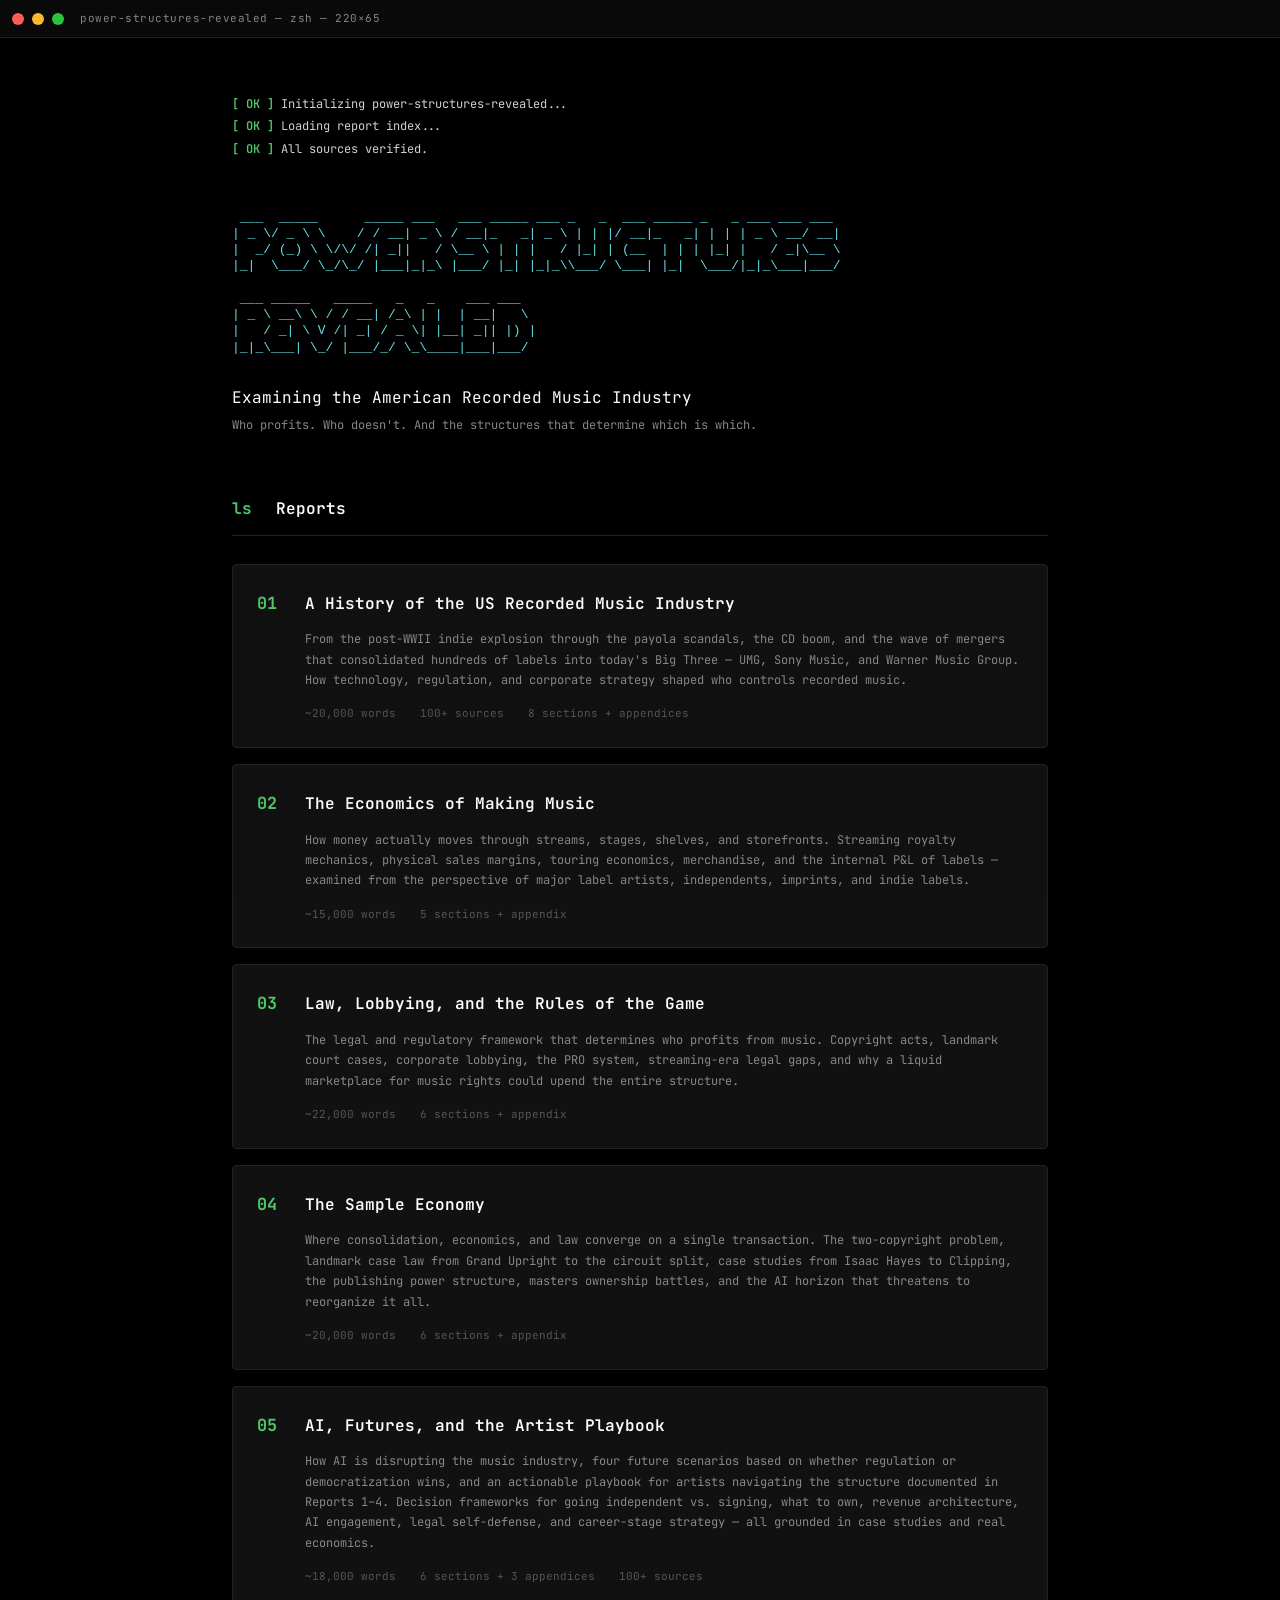
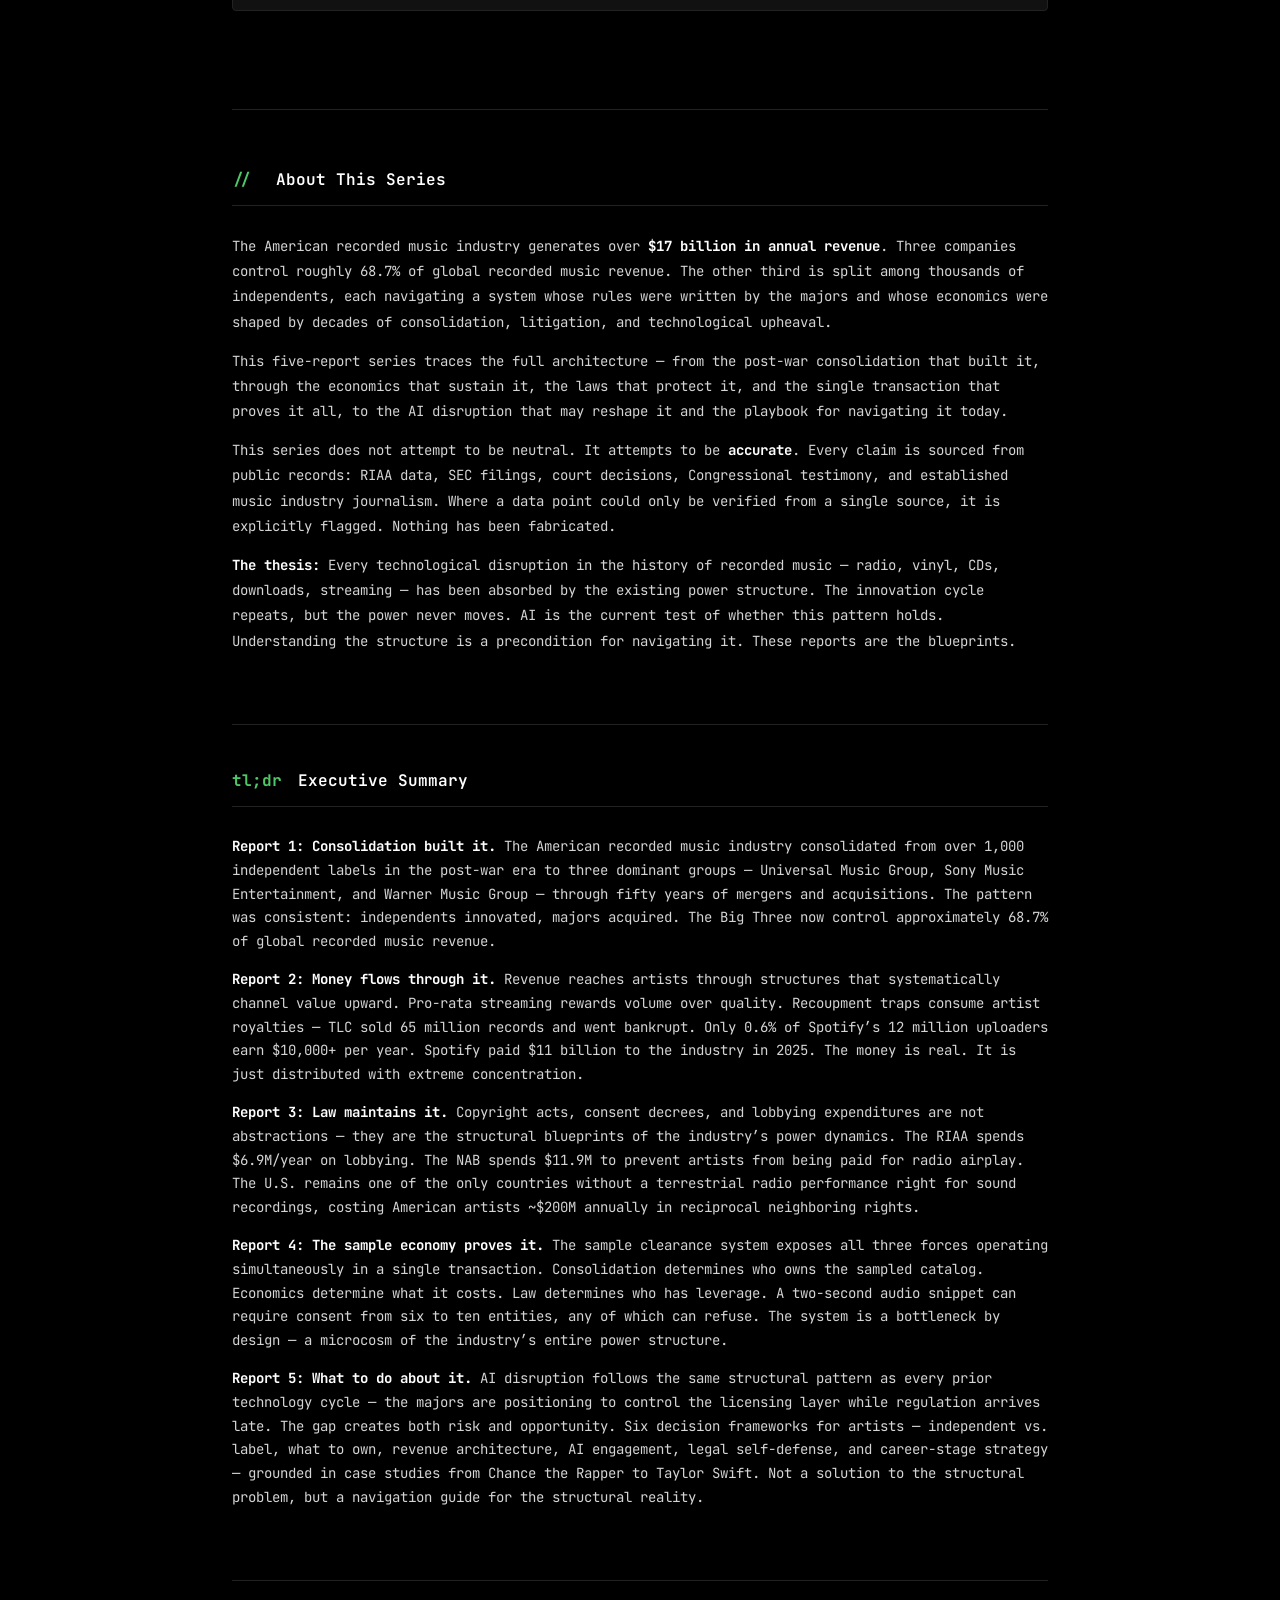
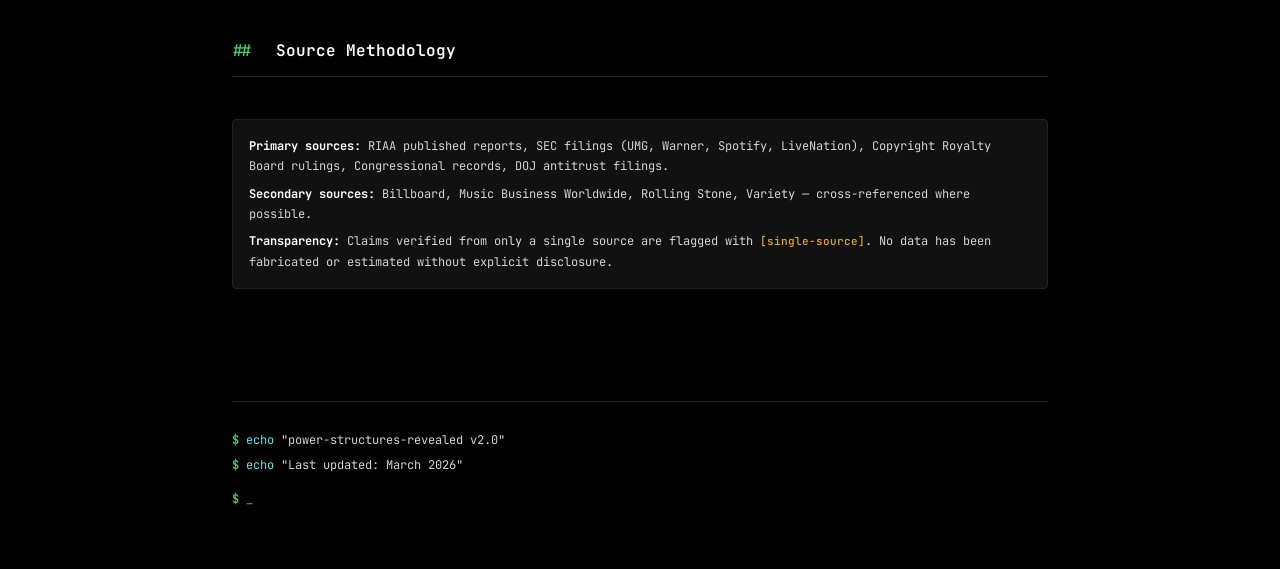
==== docs/index.html @ 4d2b13a0 "Move report cards above executive summary on index page Reports are now the first thing visitors see" ====
<!DOCTYPE html>
<html lang="en">
<head>
  <meta charset="UTF-8">
  <meta name="viewport" content="width=device-width, initial-scale=1.0">
  <title>Power Structures Revealed</title>
  <link rel="preconnect" href="https://fonts.googleapis.com">
  <link rel="preconnect" href="https://fonts.gstatic.com" crossorigin>
  <link href="https://fonts.googleapis.com/css2?family=JetBrains+Mono:wght@300;400;500;600;700&family=IBM+Plex+Mono:wght@300;400;500;600;700&display=swap" rel="stylesheet">
  <link rel="stylesheet" href="style.css">
  <style>
    /* Landing page specific styles */
    .landing-content {
      margin: 0 auto;
      max-width: var(--content-max-width);
      padding: 2rem 3rem;
    }

    .landing-intro {
      margin-bottom: 3rem;
    }

    .landing-intro p {
      margin-bottom: 1rem;
      line-height: 1.8;
    }

    .report-cards {
      display: grid;
      gap: 16px;
      margin: 2rem 0 3rem;
    }

    .report-card {
      background: var(--bg-card);
      border: 1px solid var(--border);
      border-radius: 4px;
      padding: 24px;
      text-decoration: none;
      color: var(--text);
      transition: all 0.2s ease;
      display: block;
    }

    .report-card:hover {
      border-color: var(--border-active);
      background: var(--bg-elevated);
      transform: translateY(-1px);
    }

    .report-card-header {
      display: flex;
      align-items: baseline;
      gap: 12px;
      margin-bottom: 12px;
    }

    .report-card-number {
      color: var(--green);
      font-size: 1.2rem;
      font-weight: 700;
      min-width: 36px;
    }

    .report-card-title {
      color: var(--text-bright);
      font-size: var(--font-size-lg);
      font-weight: 600;
    }

    .report-card-desc {
      font-size: var(--font-size-sm);
      color: var(--text-dim);
      line-height: 1.7;
      padding-left: 48px;
    }

    .report-card-meta {
      display: flex;
      gap: 24px;
      margin-top: 12px;
      padding-left: 48px;
      font-size: var(--font-size-xs);
      color: var(--text-muted);
    }

    .report-card-arrow {
      color: var(--cyan);
      margin-left: auto;
      font-size: var(--font-size-lg);
      opacity: 0;
      transition: opacity 0.2s ease;
    }

    .report-card:hover .report-card-arrow {
      opacity: 1;
    }

    .report-card:hover .report-card-title {
      color: var(--cyan);
    }

    .landing-methodology {
      margin-top: 3rem;
      padding: 16px;
      background: var(--bg-card);
      border: 1px solid var(--border);
      border-radius: 4px;
      font-size: var(--font-size-sm);
    }

    .landing-methodology p {
      margin-bottom: 0.5rem;
    }

    .landing-methodology p:last-child {
      margin-bottom: 0;
    }

    @media (max-width: 900px) {
      .landing-content {
        padding: 2rem 1.5rem;
        padding-top: 3rem;
      }
    }

    @media (max-width: 500px) {
      .landing-content {
        padding: 1.5rem 1rem;
        padding-top: 3rem;
      }

      .report-card-desc,
      .report-card-meta {
        padding-left: 0;
      }
    }
  </style>
</head>
<body>
  <div class="scanlines"></div>

  <div class="terminal-wrapper">
    <div class="terminal-bar">
      <div class="terminal-buttons">
        <span class="btn-close"></span>
        <span class="btn-minimize"></span>
        <span class="btn-maximize"></span>
      </div>
      <div class="terminal-title">power-structures-revealed — zsh — 220×65</div>
    </div>

    <div class="terminal-body">
      <main class="landing-content">

        <!-- HERO -->
        <section class="hero-section" id="hero">
          <div class="boot-sequence">
            <div class="boot-line"><span class="boot-ok">[  OK  ]</span> Initializing power-structures-revealed...</div>
            <div class="boot-line"><span class="boot-ok">[  OK  ]</span> Loading report index...</div>
            <div class="boot-line"><span class="boot-ok">[  OK  ]</span> All sources verified.</div>
            <div class="boot-line">&nbsp;</div>
          </div>
          <pre class="ascii-title"> ___  _____      _____ ___   ___ _____ ___ _   _  ___ _____ _   _ ___ ___ ___
| _ \/ _ \ \    / / __| _ \ / __|_   _| _ \ | | |/ __|_   _| | | | _ \ __/ __|
|  _/ (_) \ \/\/ /| _||   / \__ \ | | |   / |_| | (__  | | | |_| |   / _|\__ \
|_|  \___/ \_/\_/ |___|_|_\ |___/ |_| |_|_\\___/ \___| |_|  \___/|_|_\___|___/

 ___ _____   _____   _   _    ___ ___
| _ \ __\ \ / / __| /_\ | |  | __|   \
|   / _| \ V /| _| / _ \| |__| _|| |) |
|_|_\___| \_/ |___/_/ \_\____|___|___/ </pre>
          <div class="hero-subtitle">
            <p>Examining the American Recorded Music Industry</p>
            <p class="hero-tagline">Who profits. Who doesn't. And the structures that determine which is which.</p>
          </div>
        </section>

        <!-- REPORT INDEX -->
        <section class="section">
          <div class="section-header">
            <span class="section-number">ls</span>
            <h2>Reports</h2>
          </div>
          <div class="section-body">
            <div class="report-cards">
              <a href="report-01.html" class="report-card">
                <div class="report-card-header">
                  <span class="report-card-number">01</span>
                  <span class="report-card-title">A History of the US Recorded Music Industry</span>
                  <span class="report-card-arrow">→</span>
                </div>
                <p class="report-card-desc">From the post-WWII indie explosion through the payola scandals, the CD boom, and the wave of mergers that consolidated hundreds of labels into today's Big Three — UMG, Sony Music, and Warner Music Group. How technology, regulation, and corporate strategy shaped who controls recorded music.</p>
                <div class="report-card-meta">
                  <span>~20,000 words</span>
                  <span>100+ sources</span>
                  <span>8 sections + appendices</span>
                </div>
              </a>

              <a href="report-02.html" class="report-card">
                <div class="report-card-header">
                  <span class="report-card-number">02</span>
                  <span class="report-card-title">The Economics of Making Music</span>
                  <span class="report-card-arrow">→</span>
                </div>
                <p class="report-card-desc">How money actually moves through streams, stages, shelves, and storefronts. Streaming royalty mechanics, physical sales margins, touring economics, merchandise, and the internal P&L of labels — examined from the perspective of major label artists, independents, imprints, and indie labels.</p>
                <div class="report-card-meta">
                  <span>~15,000 words</span>
                  <span>5 sections + appendix</span>
                </div>
              </a>
              <a href="report-03.html" class="report-card">
                <div class="report-card-header">
                  <span class="report-card-number">03</span>
                  <span class="report-card-title">Law, Lobbying, and the Rules of the Game</span>
                  <span class="report-card-arrow">→</span>
                </div>
                <p class="report-card-desc">The legal and regulatory framework that determines who profits from music. Copyright acts, landmark court cases, corporate lobbying, the PRO system, streaming-era legal gaps, and why a liquid marketplace for music rights could upend the entire structure.</p>
                <div class="report-card-meta">
                  <span>~22,000 words</span>
                  <span>6 sections + appendix</span>
                </div>
              </a>
              <a href="report-04.html" class="report-card">
                <div class="report-card-header">
                  <span class="report-card-number">04</span>
                  <span class="report-card-title">The Sample Economy</span>
                  <span class="report-card-arrow">&rarr;</span>
                </div>
                <p class="report-card-desc">Where consolidation, economics, and law converge on a single transaction. The two-copyright problem, landmark case law from Grand Upright to the circuit split, case studies from Isaac Hayes to Clipping, the publishing power structure, masters ownership battles, and the AI horizon that threatens to reorganize it all.</p>
                <div class="report-card-meta">
                  <span>~20,000 words</span>
                  <span>6 sections + appendix</span>
                </div>
              </a>

              <a href="report-05.html" class="report-card">
                <div class="report-card-header">
                  <span class="report-card-number">05</span>
                  <span class="report-card-title">AI, Futures, and the Artist Playbook</span>
                  <span class="report-card-arrow">&rarr;</span>
                </div>
                <p class="report-card-desc">How AI is disrupting the music industry, four future scenarios based on whether regulation or democratization wins, and an actionable playbook for artists navigating the structure documented in Reports 1&ndash;4. Decision frameworks for going independent vs. signing, what to own, revenue architecture, AI engagement, legal self-defense, and career-stage strategy &mdash; all grounded in case studies and real economics.</p>
                <div class="report-card-meta">
                  <span>~18,000 words</span>
                  <span>6 sections + 3 appendices</span>
                  <span>100+ sources</span>
                </div>
              </a>
            </div>
          </div>
        </section>

        <!-- ABOUT -->
        <section class="section landing-intro">
          <div class="section-header">
            <span class="section-number">//</span>
            <h2>About This Series</h2>
          </div>
          <div class="section-body">
            <p>The American recorded music industry generates over <strong>$17 billion in annual revenue</strong>. Three companies control roughly 68.7% of global recorded music revenue. The other third is split among thousands of independents, each navigating a system whose rules were written by the majors and whose economics were shaped by decades of consolidation, litigation, and technological upheaval.</p>

            <p>This five-report series traces the full architecture &mdash; from the post-war consolidation that built it, through the economics that sustain it, the laws that protect it, and the single transaction that proves it all, to the AI disruption that may reshape it and the playbook for navigating it today.</p>

            <p>This series does not attempt to be neutral. It attempts to be <strong>accurate</strong>. Every claim is sourced from public records: RIAA data, SEC filings, court decisions, Congressional testimony, and established music industry journalism. Where a data point could only be verified from a single source, it is explicitly flagged. Nothing has been fabricated.</p>

            <p><strong>The thesis:</strong> Every technological disruption in the history of recorded music &mdash; radio, vinyl, CDs, downloads, streaming &mdash; has been absorbed by the existing power structure. The innovation cycle repeats, but the power never moves. AI is the current test of whether this pattern holds. Understanding the structure is a precondition for navigating it. These reports are the blueprints.</p>
          </div>
        </section>

        <!-- EXECUTIVE SUMMARY -->
        <section class="section">
          <div class="section-header">
            <span class="section-number">tl;dr</span>
            <h2>Executive Summary</h2>
          </div>
          <div class="section-body">
            <p><strong>Report 1: Consolidation built it.</strong> The American recorded music industry consolidated from over 1,000 independent labels in the post-war era to three dominant groups &mdash; Universal Music Group, Sony Music Entertainment, and Warner Music Group &mdash; through fifty years of mergers and acquisitions. The pattern was consistent: independents innovated, majors acquired. The Big Three now control approximately 68.7% of global recorded music revenue.</p>

            <p><strong>Report 2: Money flows through it.</strong> Revenue reaches artists through structures that systematically channel value upward. Pro-rata streaming rewards volume over quality. Recoupment traps consume artist royalties &mdash; TLC sold 65 million records and went bankrupt. Only 0.6% of Spotify&rsquo;s 12 million uploaders earn $10,000+ per year. Spotify paid $11 billion to the industry in 2025. The money is real. It is just distributed with extreme concentration.</p>

            <p><strong>Report 3: Law maintains it.</strong> Copyright acts, consent decrees, and lobbying expenditures are not abstractions &mdash; they are the structural blueprints of the industry&rsquo;s power dynamics. The RIAA spends $6.9M/year on lobbying. The NAB spends $11.9M to prevent artists from being paid for radio airplay. The U.S. remains one of the only countries without a terrestrial radio performance right for sound recordings, costing American artists ~$200M annually in reciprocal neighboring rights.</p>

            <p><strong>Report 4: The sample economy proves it.</strong> The sample clearance system exposes all three forces operating simultaneously in a single transaction. Consolidation determines who owns the sampled catalog. Economics determine what it costs. Law determines who has leverage. A two-second audio snippet can require consent from six to ten entities, any of which can refuse. The system is a bottleneck by design &mdash; a microcosm of the industry&rsquo;s entire power structure.</p>

            <p><strong>Report 5: What to do about it.</strong> AI disruption follows the same structural pattern as every prior technology cycle &mdash; the majors are positioning to control the licensing layer while regulation arrives late. The gap creates both risk and opportunity. Six decision frameworks for artists &mdash; independent vs. label, what to own, revenue architecture, AI engagement, legal self-defense, and career-stage strategy &mdash; grounded in case studies from Chance the Rapper to Taylor Swift. Not a solution to the structural problem, but a navigation guide for the structural reality.</p>
          </div>
        </section>

        <!-- METHODOLOGY -->
        <section class="section">
          <div class="section-header">
            <span class="section-number">##</span>
            <h2>Source Methodology</h2>
          </div>
          <div class="section-body">
            <div class="landing-methodology">
              <p><strong>Primary sources:</strong> RIAA published reports, SEC filings (UMG, Warner, Spotify, LiveNation), Copyright Royalty Board rulings, Congressional records, DOJ antitrust filings.</p>
              <p><strong>Secondary sources:</strong> Billboard, Music Business Worldwide, Rolling Stone, Variety — cross-referenced where possible.</p>
              <p><strong>Transparency:</strong> Claims verified from only a single source are flagged with <span class="flag">[single-source]</span>. No data has been fabricated or estimated without explicit disclosure.</p>
            </div>
          </div>
        </section>

        <!-- FOOTER -->
        <footer class="site-footer">
          <div class="footer-line">
            <span class="prompt">$</span> <span class="cmd">echo</span> "power-structures-revealed v2.0"
          </div>
          <div class="footer-line">
            <span class="prompt">$</span> <span class="cmd">echo</span> "Last updated: March 2026"
          </div>
          <div class="footer-line footer-dim">
            <span class="prompt">$</span> <span class="cursor-blink">_</span>
          </div>
        </footer>

      </main>
    </div>
  </div>

</body>
</html>
---- docs/style.css ----
/* ===========================
   THE STRUCTURE OF POWER
   CLI-Aesthetic Report Site
   =========================== */

:root {
  --bg: #000000;
  --bg-elevated: #0a0a0a;
  --bg-card: #111111;
  --bg-sidebar: #050505;
  --border: #222222;
  --border-active: #444444;

  --text: #d4d4d4;
  --text-dim: #888888;
  --text-bright: #ffffff;
  --text-muted: #555555;

  --green: #4ec968;
  --green-dim: #0d1f0d;
  --red: #ff6b6b;
  --red-dim: #1f0d0d;
  --blue: #6cb6ff;
  --blue-dim: #0d0d1f;
  --yellow: #e0a832;
  --yellow-dim: #1f1a0d;
  --cyan: #66e0e8;
  --purple: #c49bff;
  --orange: #f5994e;

  --umg: #6cb6ff;
  --sony: #ff6b6b;
  --wmg: #e0a832;

  --font-mono: 'JetBrains Mono', 'IBM Plex Mono', 'Fira Code', 'Cascadia Code', monospace;
  --font-size-base: 14px;
  --font-size-sm: 12px;
  --font-size-xs: 11px;
  --font-size-lg: 16px;

  --sidebar-width: 280px;
  --content-max-width: 900px;
  --section-spacing: 4rem;
}

/* Reset */
*, *::before, *::after { box-sizing: border-box; margin: 0; padding: 0; }

html {
  font-size: var(--font-size-base);
  scroll-behavior: smooth;
  -webkit-font-smoothing: antialiased;
  scroll-padding-top: 60px;
}

body {
  font-family: var(--font-mono);
  background: var(--bg);
  color: var(--text);
  line-height: 1.7;
  overflow-x: hidden;
}

/* Scanlines */
.scanlines {
  position: fixed;
  top: 0;
  left: 0;
  width: 100%;
  height: 100%;
  pointer-events: none;
  z-index: 9999;
  background: repeating-linear-gradient(
    0deg,
    transparent,
    transparent 2px,
    rgba(0, 0, 0, 0.03) 2px,
    rgba(0, 0, 0, 0.03) 4px
  );
}

/* Terminal Chrome */
.terminal-wrapper {
  display: flex;
  flex-direction: column;
  min-height: 100vh;
}

.terminal-bar {
  position: fixed;
  top: 0;
  left: 0;
  right: 0;
  z-index: 100;
  display: flex;
  align-items: center;
  height: 38px;
  background: #0a0a0a;
  border-bottom: 1px solid var(--border);
  padding: 0 12px;
}

.terminal-buttons {
  display: flex;
  gap: 8px;
  margin-right: 16px;
}

.terminal-buttons span {
  width: 12px;
  height: 12px;
  border-radius: 50%;
}

.btn-close { background: #ff5f57; }
.btn-minimize { background: #febc2e; }
.btn-maximize { background: #28c840; }

.terminal-title {
  color: var(--text-dim);
  font-size: var(--font-size-xs);
  letter-spacing: 0.5px;
}

.terminal-body {
  display: flex;
  margin-top: 38px;
  min-height: calc(100vh - 38px);
}

/* Sidebar */
.sidebar {
  position: fixed;
  top: 38px;
  left: 0;
  bottom: 0;
  width: var(--sidebar-width);
  background: var(--bg-sidebar);
  border-right: 1px solid var(--border);
  display: flex;
  flex-direction: column;
  overflow-y: auto;
  z-index: 50;
  transition: transform 0.3s ease;
}

.sidebar-header {
  padding: 16px 16px 12px;
  border-bottom: 1px solid var(--border);
  font-size: var(--font-size-sm);
}

.toc-content {
  flex: 1;
  padding: 8px 0;
  overflow-y: auto;
}

.toc-group {
  margin-bottom: 4px;
}

.toc-group-label {
  padding: 12px 16px 4px;
  font-size: var(--font-size-xs);
  color: var(--text-muted);
  letter-spacing: 1px;
  text-transform: uppercase;
}

.toc-link {
  display: flex;
  align-items: baseline;
  gap: 10px;
  padding: 6px 16px;
  color: var(--text-dim);
  text-decoration: none;
  font-size: var(--font-size-sm);
  transition: all 0.15s ease;
  border-left: 2px solid transparent;
}

.toc-link:hover {
  color: var(--text-bright);
  background: rgba(255, 255, 255, 0.03);
  border-left-color: var(--border-active);
}

.toc-link.active {
  color: var(--green);
  background: var(--green-dim);
  border-left-color: var(--green);
}

.toc-marker {
  color: var(--text-muted);
  font-size: var(--font-size-xs);
  min-width: 16px;
}

.toc-link.active .toc-marker {
  color: var(--green);
}

/* Series navigation — cross-page links (not managed by scroll JS) */
.series-link {
  display: flex;
  align-items: baseline;
  gap: 10px;
  padding: 6px 16px;
  color: var(--text-dim);
  text-decoration: none;
  font-size: var(--font-size-sm);
  transition: all 0.15s ease;
  border-left: 2px solid transparent;
}

.series-link:hover {
  color: var(--text-bright);
  background: rgba(255, 255, 255, 0.03);
  border-left-color: var(--border-active);
}

.series-link .toc-marker {
  color: var(--text-muted);
  font-size: var(--font-size-xs);
  min-width: 16px;
}

.series-link.series-current {
  color: var(--cyan);
  background: var(--blue-dim);
  border-left-color: var(--cyan);
  font-weight: 600;
}

.series-link.series-current .toc-marker {
  color: var(--cyan);
}

.sidebar-footer {
  padding: 12px 16px;
  border-top: 1px solid var(--border);
}

.sidebar-meta {
  font-size: var(--font-size-xs);
  line-height: 1.8;
}

.output {
  color: var(--text-dim);
  padding-left: 20px;
}

/* Mobile TOC Toggle */
.mobile-toc-toggle {
  display: none;
  position: fixed;
  top: 46px;
  left: 12px;
  z-index: 60;
  width: 36px;
  height: 36px;
  background: var(--bg-card);
  border: 1px solid var(--border);
  border-radius: 6px;
  cursor: pointer;
  align-items: center;
  justify-content: center;
}

.hamburger {
  display: block;
  width: 18px;
  height: 2px;
  background: var(--text-dim);
  position: relative;
}

.hamburger::before,
.hamburger::after {
  content: '';
  position: absolute;
  width: 18px;
  height: 2px;
  background: var(--text-dim);
  left: 0;
}

.hamburger::before { top: -6px; }
.hamburger::after { top: 6px; }

/* Main Content */
.content {
  margin-left: var(--sidebar-width);
  flex: 1;
  min-width: 0;
  padding: 2rem 3rem;
  max-width: calc(var(--content-max-width) + var(--sidebar-width) + 6rem);
}

/* Prompt styling */
.prompt {
  color: var(--green);
  font-weight: 600;
}

.cmd {
  color: var(--cyan);
}

/* Cursor blink */
.cursor-blink {
  animation: blink 1s step-end infinite;
  color: var(--green);
}

@keyframes blink {
  0%, 100% { opacity: 1; }
  50% { opacity: 0; }
}

/* Hero Section */
.hero-section {
  padding-top: 2rem;
  padding-bottom: var(--section-spacing);
}

.boot-sequence {
  margin-bottom: 2rem;
  font-size: var(--font-size-sm);
}

.boot-line {
  margin-bottom: 2px;
  opacity: 0;
  animation: bootFade 0.3s ease forwards;
}

.boot-line:nth-child(1) { animation-delay: 0.2s; }
.boot-line:nth-child(2) { animation-delay: 0.5s; }
.boot-line:nth-child(3) { animation-delay: 0.8s; }
.boot-line:nth-child(4) { animation-delay: 1.1s; }
.boot-line:nth-child(5) { animation-delay: 1.4s; }

@keyframes bootFade {
  to { opacity: 1; }
}

.boot-ok {
  color: var(--green);
  font-weight: 600;
}

.ascii-title {
  color: var(--cyan);
  font-size: 13px;
  line-height: 1.25;
  font-weight: 500;
  margin-bottom: 2rem;
  overflow-x: auto;
  opacity: 0;
  animation: bootFade 0.5s ease forwards;
  animation-delay: 1.6s;
}

.hero-subtitle {
  opacity: 0;
  animation: bootFade 0.5s ease forwards;
  animation-delay: 2s;
}

.hero-subtitle p {
  font-size: var(--font-size-lg);
  color: var(--text-bright);
  margin-bottom: 4px;
}

.hero-tagline {
  font-size: var(--font-size-sm) !important;
  color: var(--text-dim) !important;
}

.hero-meta {
  margin-top: 2rem;
  padding: 16px;
  background: var(--bg-card);
  border: 1px solid var(--border);
  border-radius: 4px;
  opacity: 0;
  animation: bootFade 0.5s ease forwards;
  animation-delay: 2.3s;
}

.meta-row {
  display: flex;
  gap: 12px;
  font-size: var(--font-size-sm);
  margin-bottom: 4px;
}

.meta-label {
  color: var(--yellow);
  min-width: 120px;
}

.meta-value {
  color: var(--text);
}

.scroll-prompt {
  margin-top: 2rem;
  font-size: var(--font-size-sm);
  opacity: 0;
  animation: bootFade 0.5s ease forwards;
  animation-delay: 2.6s;
}

/* Sections */
.section {
  padding-bottom: var(--section-spacing);
  border-bottom: 1px solid var(--border);
  margin-bottom: var(--section-spacing);
}

.section:last-of-type {
  border-bottom: none;
}

.section-header {
  display: flex;
  align-items: baseline;
  gap: 16px;
  margin-bottom: 2rem;
  padding-bottom: 12px;
  border-bottom: 1px solid var(--border);
}

.section-number {
  color: var(--green);
  font-size: var(--font-size-lg);
  font-weight: 700;
  min-width: 28px;
}

.section-header h2 {
  color: var(--text-bright);
  font-size: var(--font-size-lg);
  font-weight: 600;
  line-height: 1.4;
}

.date-range {
  color: var(--text-dim);
  font-weight: 400;
  font-size: var(--font-size-sm);
}

.section-body h3 {
  color: var(--cyan);
  font-size: var(--font-size-base);
  font-weight: 600;
  margin-top: 2rem;
  margin-bottom: 0.75rem;
  padding-left: 8px;
  border-left: 2px solid var(--cyan);
}

.section-body h3:first-child {
  margin-top: 0;
}

.section-body h4 {
  color: var(--text-bright);
  font-size: var(--font-size-sm);
  font-weight: 600;
  margin-top: 1.5rem;
  margin-bottom: 0.5rem;
}

.section-body p {
  margin-bottom: 1rem;
}

.section-body ul, .section-body ol {
  margin-bottom: 1rem;
  padding-left: 1.5rem;
}

.section-body li {
  margin-bottom: 0.5rem;
}

.section-body strong {
  color: var(--text-bright);
}

.section-body a {
  color: var(--blue);
  text-decoration: none;
}

.section-body a:hover {
  text-decoration: underline;
}

/* Citations */
cite {
  display: block;
  font-style: normal;
  font-size: var(--font-size-xs);
  color: var(--text-muted);
  margin-top: 0.5rem;
  margin-bottom: 1rem;
  padding-left: 8px;
  border-left: 1px solid var(--border);
}

/* Callouts */
.callout {
  padding: 12px 16px;
  background: var(--blue-dim);
  border: 1px solid rgba(88, 166, 255, 0.2);
  border-radius: 4px;
  margin-bottom: 1.5rem;
  font-size: var(--font-size-sm);
}

.callout-axiom {
  background: var(--green-dim);
  border-color: rgba(63, 185, 80, 0.2);
}

.callout-note {
  background: var(--yellow-dim);
  border-color: rgba(210, 153, 34, 0.2);
}

/* Flag for single-source */
.flag {
  color: var(--yellow);
  font-size: var(--font-size-xs);
  font-weight: 500;
}

/* Label Cards */
.label-card {
  background: var(--bg-card);
  border: 1px solid var(--border);
  border-radius: 4px;
  padding: 16px;
  margin-bottom: 12px;
}

.label-header {
  display: flex;
  justify-content: space-between;
  align-items: baseline;
  margin-bottom: 8px;
  flex-wrap: wrap;
  gap: 8px;
}

.label-name {
  color: var(--text-bright);
  font-weight: 700;
  font-size: var(--font-size-base);
}

.label-meta {
  color: var(--text-muted);
  font-size: var(--font-size-xs);
}

.label-card p {
  font-size: var(--font-size-sm);
  margin-bottom: 0;
}

.label-card cite {
  margin-top: 8px;
}

/* Color labels */
.umg-color { color: var(--umg) !important; }
.sony-color { color: var(--sony) !important; }
.wmg-color { color: var(--wmg) !important; }

.label-group-header {
  font-weight: 700 !important;
  border-left: none !important;
  padding-left: 0 !important;
  margin-top: 2rem !important;
}

/* Tables */
.data-table-wrapper {
  overflow-x: auto;
  margin-bottom: 1.5rem;
}

.data-table {
  width: 100%;
  border-collapse: collapse;
  font-size: var(--font-size-sm);
}

.data-table caption {
  text-align: left;
  color: var(--text-dim);
  font-size: var(--font-size-xs);
  margin-bottom: 8px;
  letter-spacing: 0.5px;
}

.data-table th {
  text-align: left;
  color: var(--cyan);
  font-weight: 600;
  padding: 8px 12px;
  border-bottom: 2px solid var(--border);
  font-size: var(--font-size-xs);
  letter-spacing: 0.5px;
  text-transform: uppercase;
  white-space: nowrap;
}

.data-table td {
  padding: 6px 12px;
  border-bottom: 1px solid var(--border);
  vertical-align: top;
}

.data-table tr:hover {
  background: rgba(255, 255, 255, 0.02);
}

.data-table.compact td {
  padding: 4px 12px;
  font-size: var(--font-size-xs);
}

.row-highlight {
  background: var(--red-dim) !important;
}

.row-highlight td {
  color: var(--text-bright);
}

/* Stat Grid */
.stat-grid {
  display: grid;
  grid-template-columns: repeat(auto-fit, minmax(180px, 1fr));
  gap: 12px;
  margin: 1.5rem 0;
}

.stat-card {
  background: var(--bg-card);
  border: 1px solid var(--border);
  border-radius: 4px;
  padding: 16px;
  text-align: center;
}

.stat-number {
  font-size: 1.5rem;
  font-weight: 700;
  color: var(--text-bright);
  margin-bottom: 4px;
}

.stat-positive .stat-number {
  color: var(--green);
}

.stat-label {
  font-size: var(--font-size-xs);
  color: var(--text-dim);
  line-height: 1.4;
}

/* Timeline */
.timeline {
  position: relative;
  padding-left: 24px;
  margin: 1.5rem 0;
  border-left: 2px solid var(--border);
}

.timeline-item {
  position: relative;
  padding: 0 0 20px 20px;
}

.timeline-item::before {
  content: '';
  position: absolute;
  left: -7px;
  top: 4px;
  width: 10px;
  height: 10px;
  border-radius: 50%;
  background: var(--bg);
  border: 2px solid var(--text-muted);
}

.timeline-major::before {
  border-color: var(--green);
  background: var(--green);
  box-shadow: 0 0 8px rgba(63, 185, 80, 0.4);
}

.timeline-date {
  font-size: var(--font-size-xs);
  color: var(--yellow);
  font-weight: 600;
  margin-bottom: 2px;
}

.timeline-content {
  font-size: var(--font-size-sm);
  color: var(--text);
}

.highlight {
  color: var(--green);
  font-weight: 700;
}

/* Comparison Boxes */
.comparison-box {
  display: grid;
  grid-template-columns: 1fr 1fr;
  gap: 12px;
  margin: 1.5rem 0;
}

.comparison-col {
  background: var(--bg-card);
  border: 1px solid var(--border);
  border-radius: 4px;
  padding: 16px;
}

.comparison-header {
  font-weight: 700;
  font-size: var(--font-size-sm);
  color: var(--text-bright);
  margin-bottom: 8px;
  padding-bottom: 6px;
  border-bottom: 1px solid var(--border);
}

.comparison-positive {
  color: var(--green) !important;
  border-bottom-color: rgba(63, 185, 80, 0.3) !important;
}

.comparison-negative {
  color: var(--red) !important;
  border-bottom-color: rgba(248, 81, 73, 0.3) !important;
}

.comparison-col p,
.comparison-col ul {
  font-size: var(--font-size-sm);
}

.comparison-col li {
  margin-bottom: 4px;
}

/* Code Blocks */
.code-block {
  background: var(--bg-card);
  border: 1px solid var(--border);
  border-radius: 4px;
  margin: 1.5rem 0;
  overflow-x: auto;
}

.code-header {
  padding: 6px 12px;
  font-size: var(--font-size-xs);
  color: var(--text-muted);
  border-bottom: 1px solid var(--border);
  background: rgba(255, 255, 255, 0.02);
}

.code-block pre {
  padding: 16px;
  font-size: var(--font-size-sm);
  line-height: 1.6;
  color: var(--text);
  margin: 0;
  white-space: pre;
}

.mini-code {
  font-size: var(--font-size-xs) !important;
  line-height: 1.8 !important;
  color: var(--text) !important;
  white-space: pre !important;
  font-family: var(--font-mono) !important;
  margin: 0 !important;
  padding: 0 !important;
}

/* Axiom list */
.axiom-list {
  counter-reset: axiom;
  list-style: none;
  padding-left: 0;
}

.axiom-list li {
  padding: 12px 16px;
  background: var(--bg-card);
  border: 1px solid var(--border);
  border-radius: 4px;
  margin-bottom: 8px;
  font-size: var(--font-size-sm);
}

.axiom-list li::before {
  counter-increment: axiom;
  content: counter(axiom) ".";
  color: var(--green);
  font-weight: 700;
  margin-right: 8px;
}

/* Theme Cards */
.theme-card {
  background: var(--bg-card);
  border: 1px solid var(--border);
  border-radius: 4px;
  padding: 20px;
  margin-bottom: 16px;
}

.theme-card h3 {
  margin-top: 0 !important;
  padding-left: 0 !important;
  border-left: none !important;
  color: var(--purple) !important;
}

/* Cycle Diagram */
.cycle-diagram {
  display: flex;
  flex-wrap: wrap;
  align-items: center;
  gap: 4px;
  margin: 1rem 0;
  font-size: var(--font-size-xs);
}

.cycle-step {
  background: var(--bg-elevated);
  border: 1px solid var(--border);
  padding: 6px 12px;
  border-radius: 4px;
  color: var(--text);
}

.cycle-repeat {
  border-color: var(--green);
  color: var(--green);
}

.cycle-arrow {
  color: var(--text-muted);
  font-weight: 700;
}

/* Single Source List */
.single-source-list {
  list-style: none;
  padding-left: 0;
}

.single-source-list li {
  padding: 4px 0;
  font-size: var(--font-size-sm);
}

/* Footer */
.site-footer {
  margin-top: 4rem;
  padding: 2rem 0;
  border-top: 1px solid var(--border);
}

.footer-line {
  font-size: var(--font-size-sm);
  margin-bottom: 4px;
}

.footer-dim {
  margin-top: 1rem;
}

/* Responsive */
@media (max-width: 900px) {
  .sidebar {
    transform: translateX(-100%);
  }

  .sidebar.open {
    transform: translateX(0);
  }

  .mobile-toc-toggle {
    display: flex;
  }

  .content {
    margin-left: 0;
    padding: 2rem 1.5rem;
    padding-top: 3rem;
  }

  .ascii-title {
    font-size: 10px;
  }

  .comparison-box {
    grid-template-columns: 1fr;
  }

  .stat-grid {
    grid-template-columns: 1fr 1fr;
  }

  .terminal-title {
    display: none;
  }
}

@media (max-width: 500px) {
  :root {
    --font-size-base: 13px;
  }

  .ascii-title {
    font-size: 8px;
  }

  .stat-grid {
    grid-template-columns: 1fr;
  }

  .content {
    padding: 1.5rem 1rem;
    padding-top: 3rem;
  }
}

/* Selection */
::selection {
  background: rgba(88, 166, 255, 0.3);
  color: var(--text-bright);
}

/* Scrollbar */
::-webkit-scrollbar {
  width: 8px;
  height: 8px;
}

::-webkit-scrollbar-track {
  background: var(--bg);
}

::-webkit-scrollbar-thumb {
  background: var(--border);
  border-radius: 4px;
}

::-webkit-scrollbar-thumb:hover {
  background: var(--border-active);
}
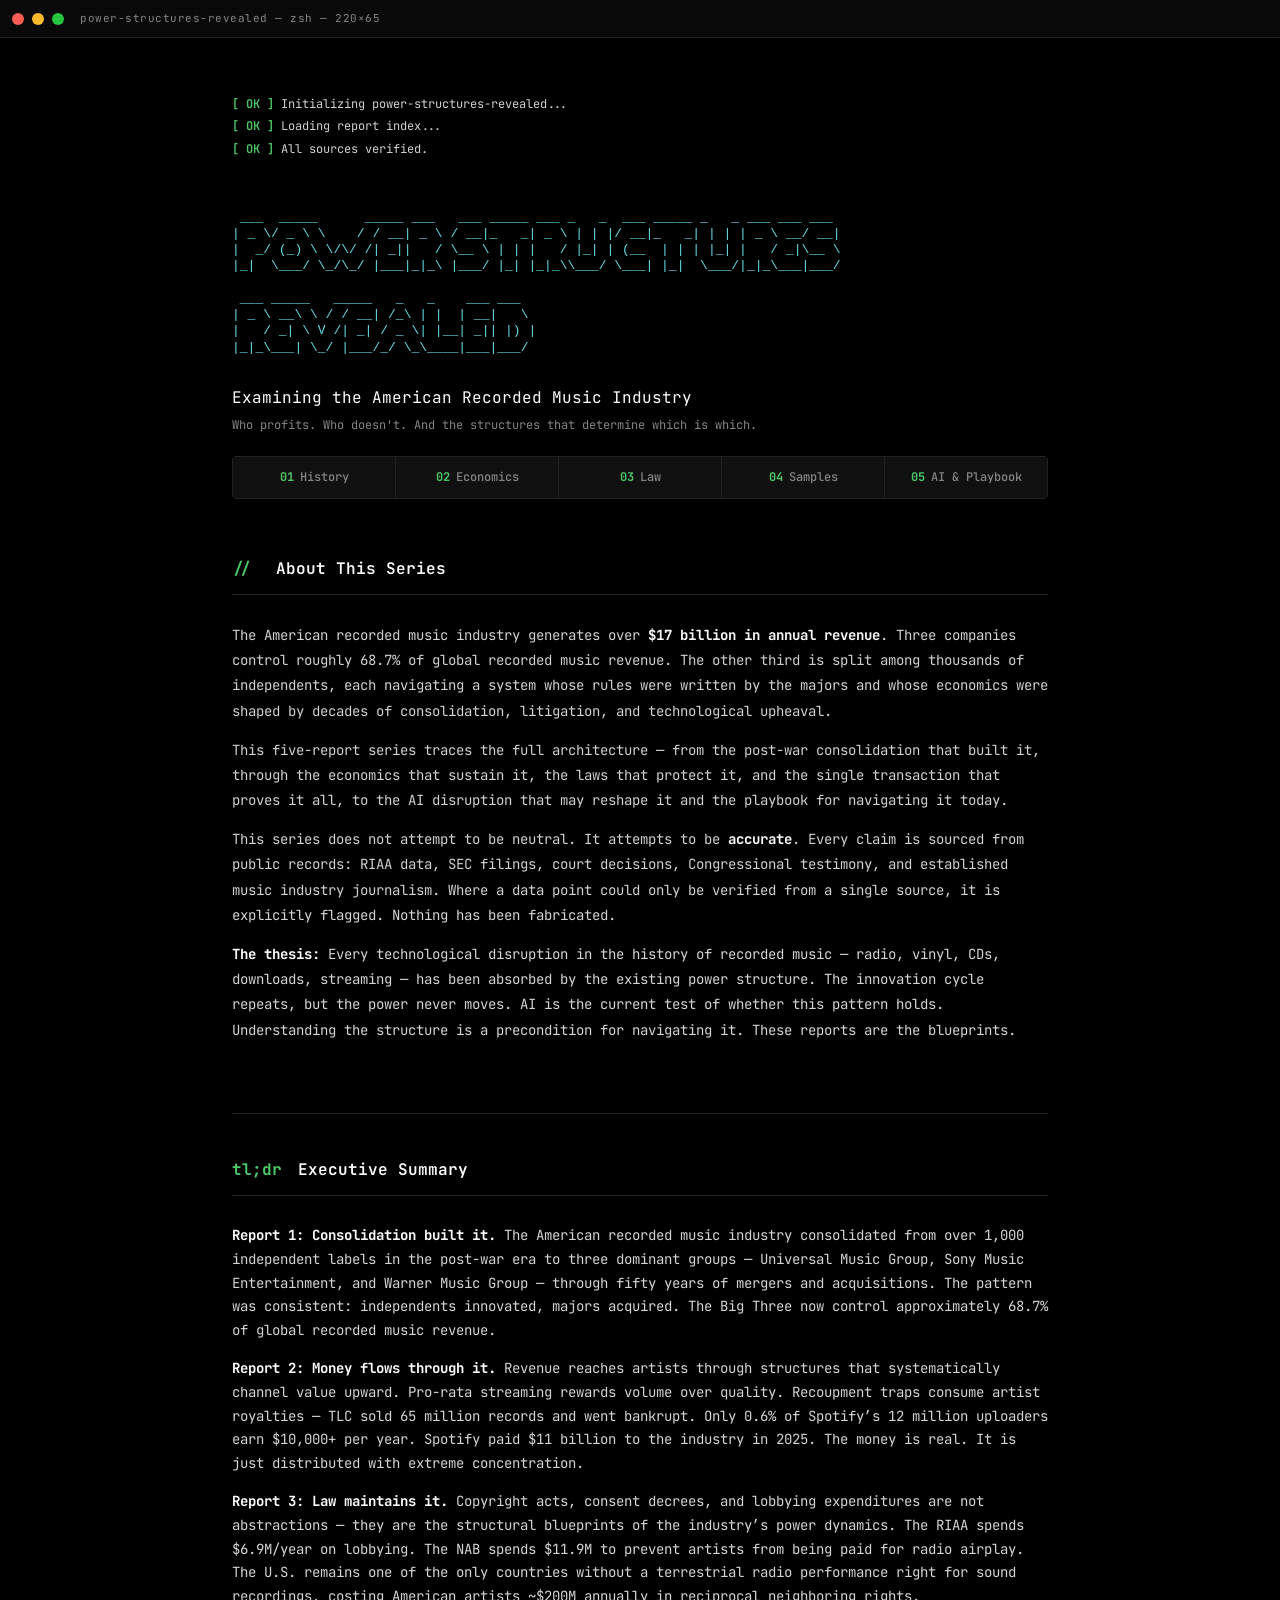
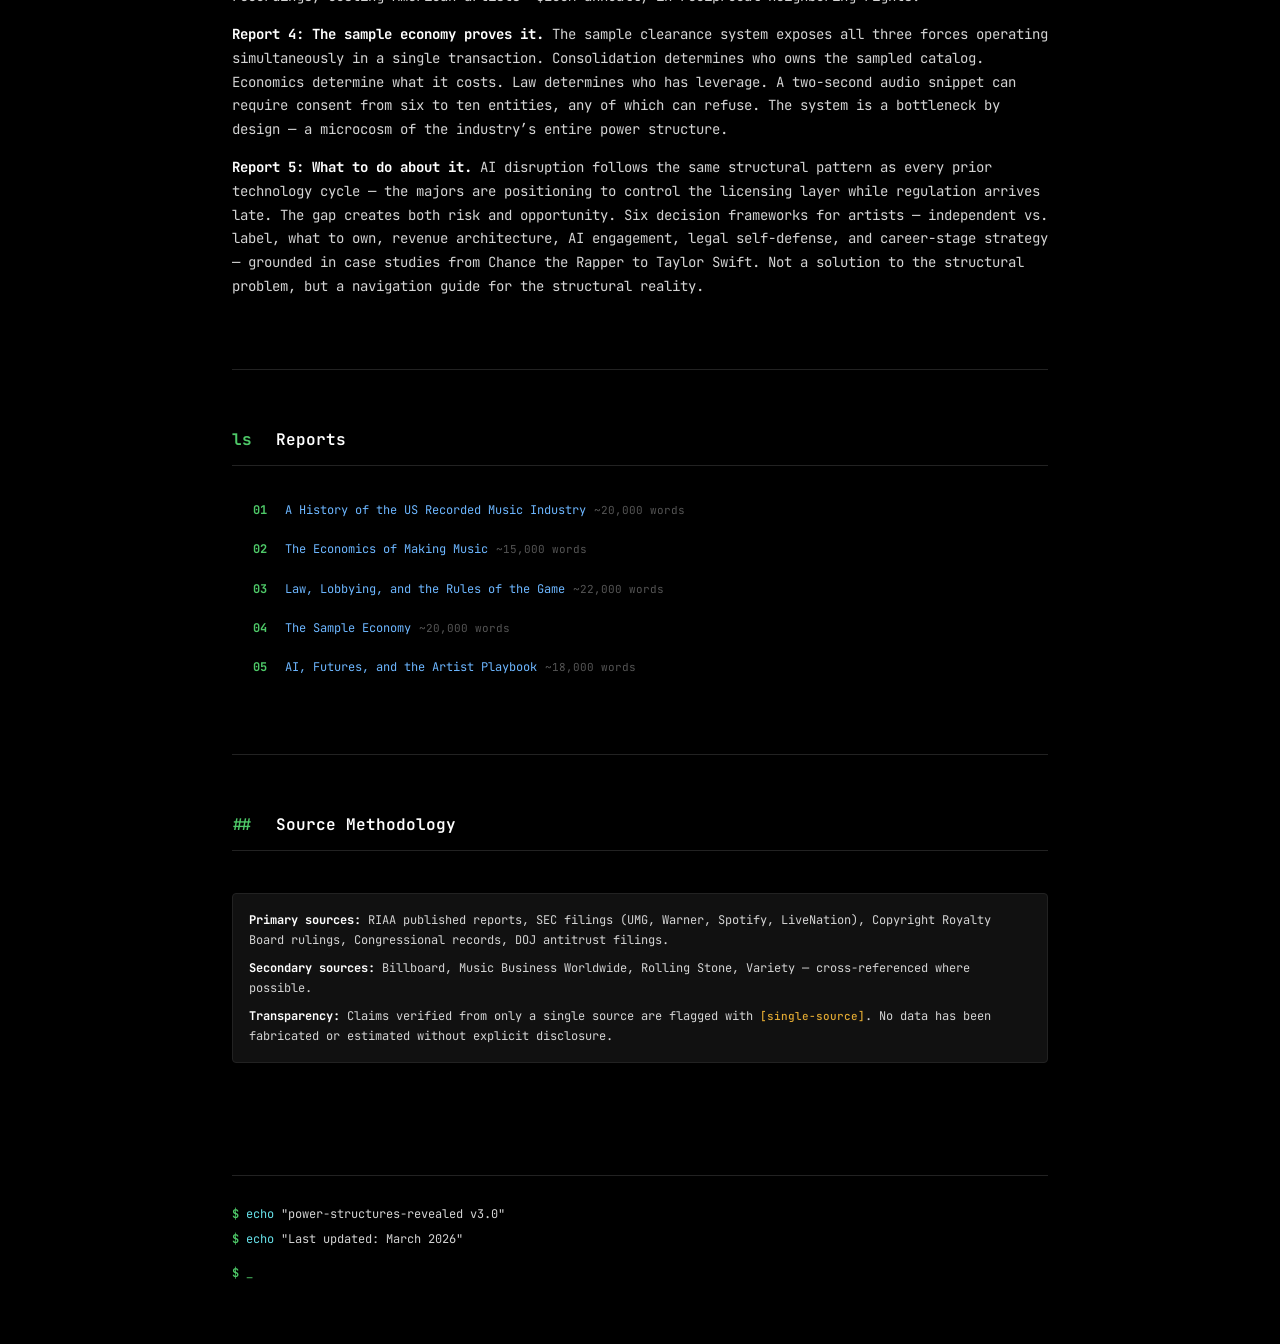
==== commit b2b8b8b2: "Redesign index: top nav bar + simple report links Replace report cards with horizontal nav bar at to" ====
--- a/docs/index.html
+++ b/docs/index.html
@@ -25,79 +25,48 @@
       line-height: 1.8;
     }
 
-    .report-cards {
-      display: grid;
-      gap: 16px;
-      margin: 2rem 0 3rem;
-    }
-
-    .report-card {
-      background: var(--bg-card);
+    /* Top nav bar */
+    .report-nav {
+      display: flex;
+      flex-wrap: wrap;
+      gap: 0;
+      margin-top: 1.5rem;
       border: 1px solid var(--border);
       border-radius: 4px;
-      padding: 24px;
+      overflow: hidden;
+      opacity: 0;
+      animation: bootFade 0.5s ease forwards;
+      animation-delay: 2.2s;
+    }
+
+    .report-nav a {
+      flex: 1;
+      min-width: 0;
+      padding: 10px 12px;
+      text-align: center;
       text-decoration: none;
-      color: var(--text);
-      transition: all 0.2s ease;
-      display: block;
-    }
-
-    .report-card:hover {
-      border-color: var(--border-active);
+      color: var(--text-dim);
+      font-size: var(--font-size-sm);
+      font-weight: 500;
+      background: var(--bg-card);
+      border-right: 1px solid var(--border);
+      transition: all 0.15s ease;
+      white-space: nowrap;
+    }
+
+    .report-nav a:last-child {
+      border-right: none;
+    }
+
+    .report-nav a:hover {
       background: var(--bg-elevated);
-      transform: translateY(-1px);
-    }
-
-    .report-card-header {
-      display: flex;
-      align-items: baseline;
-      gap: 12px;
-      margin-bottom: 12px;
-    }
-
-    .report-card-number {
+      color: var(--cyan);
+    }
+
+    .report-nav a span.nav-num {
       color: var(--green);
-      font-size: 1.2rem;
       font-weight: 700;
-      min-width: 36px;
-    }
-
-    .report-card-title {
-      color: var(--text-bright);
-      font-size: var(--font-size-lg);
-      font-weight: 600;
-    }
-
-    .report-card-desc {
-      font-size: var(--font-size-sm);
-      color: var(--text-dim);
-      line-height: 1.7;
-      padding-left: 48px;
-    }
-
-    .report-card-meta {
-      display: flex;
-      gap: 24px;
-      margin-top: 12px;
-      padding-left: 48px;
-      font-size: var(--font-size-xs);
-      color: var(--text-muted);
-    }
-
-    .report-card-arrow {
-      color: var(--cyan);
-      margin-left: auto;
-      font-size: var(--font-size-lg);
-      opacity: 0;
-      transition: opacity 0.2s ease;
-    }
-
-    .report-card:hover .report-card-arrow {
-      opacity: 1;
-    }
-
-    .report-card:hover .report-card-title {
-      color: var(--cyan);
+      margin-right: 6px;
     }
 
     .landing-methodology {
@@ -117,11 +86,51 @@
       margin-bottom: 0;
     }
 
+    .report-list {
+      list-style: none;
+      padding-left: 0;
+      margin: 1.5rem 0;
+    }
+
+    .report-list li {
+      padding: 6px 0;
+      font-size: var(--font-size-sm);
+    }
+
+    .report-list a {
+      color: var(--blue);
+      text-decoration: none;
+    }
+
+    .report-list a:hover {
+      text-decoration: underline;
+      color: var(--cyan);
+    }
+
+    .report-list .list-num {
+      color: var(--green);
+      font-weight: 700;
+      margin-right: 8px;
+      min-width: 24px;
+      display: inline-block;
+    }
+
+    .report-list .list-meta {
+      color: var(--text-muted);
+      font-size: var(--font-size-xs);
+      margin-left: 8px;
+    }
+
     @media (max-width: 900px) {
       .landing-content {
         padding: 2rem 1.5rem;
         padding-top: 3rem;
       }
+
+      .report-nav a {
+        font-size: var(--font-size-xs);
+        padding: 8px 6px;
+      }
     }
 
     @media (max-width: 500px) {
@@ -130,9 +139,19 @@
         padding-top: 3rem;
       }
 
-      .report-card-desc,
-      .report-card-meta {
-        padding-left: 0;
+      .report-nav {
+        flex-direction: column;
+      }
+
+      .report-nav a {
+        border-right: none;
+        border-bottom: 1px solid var(--border);
+        text-align: left;
+        padding: 10px 16px;
+      }
+
+      .report-nav a:last-child {
+        border-bottom: none;
       }
     }
   </style>
@@ -174,6 +193,51 @@
             <p>Examining the American Recorded Music Industry</p>
             <p class="hero-tagline">Who profits. Who doesn't. And the structures that determine which is which.</p>
           </div>
+
+          <!-- TOP NAV BAR -->
+          <nav class="report-nav">
+            <a href="report-01.html"><span class="nav-num">01</span>History</a>
+            <a href="report-02.html"><span class="nav-num">02</span>Economics</a>
+            <a href="report-03.html"><span class="nav-num">03</span>Law</a>
+            <a href="report-04.html"><span class="nav-num">04</span>Samples</a>
+            <a href="report-05.html"><span class="nav-num">05</span>AI &amp; Playbook</a>
+          </nav>
+        </section>
+
+        <!-- INTRODUCTION -->
+        <section class="section landing-intro">
+          <div class="section-header">
+            <span class="section-number">//</span>
+            <h2>About This Series</h2>
+          </div>
+          <div class="section-body">
+            <p>The American recorded music industry generates over <strong>$17 billion in annual revenue</strong>. Three companies control roughly 68.7% of global recorded music revenue. The other third is split among thousands of independents, each navigating a system whose rules were written by the majors and whose economics were shaped by decades of consolidation, litigation, and technological upheaval.</p>
+
+            <p>This five-report series traces the full architecture &mdash; from the post-war consolidation that built it, through the economics that sustain it, the laws that protect it, and the single transaction that proves it all, to the AI disruption that may reshape it and the playbook for navigating it today.</p>
+
+            <p>This series does not attempt to be neutral. It attempts to be <strong>accurate</strong>. Every claim is sourced from public records: RIAA data, SEC filings, court decisions, Congressional testimony, and established music industry journalism. Where a data point could only be verified from a single source, it is explicitly flagged. Nothing has been fabricated.</p>
+
+            <p><strong>The thesis:</strong> Every technological disruption in the history of recorded music &mdash; radio, vinyl, CDs, downloads, streaming &mdash; has been absorbed by the existing power structure. The innovation cycle repeats, but the power never moves. AI is the current test of whether this pattern holds. Understanding the structure is a precondition for navigating it. These reports are the blueprints.</p>
+          </div>
+        </section>
+
+        <!-- EXECUTIVE SUMMARY -->
+        <section class="section">
+          <div class="section-header">
+            <span class="section-number">tl;dr</span>
+            <h2>Executive Summary</h2>
+          </div>
+          <div class="section-body">
+            <p><strong>Report 1: Consolidation built it.</strong> The American recorded music industry consolidated from over 1,000 independent labels in the post-war era to three dominant groups &mdash; Universal Music Group, Sony Music Entertainment, and Warner Music Group &mdash; through fifty years of mergers and acquisitions. The pattern was consistent: independents innovated, majors acquired. The Big Three now control approximately 68.7% of global recorded music revenue.</p>
+
+            <p><strong>Report 2: Money flows through it.</strong> Revenue reaches artists through structures that systematically channel value upward. Pro-rata streaming rewards volume over quality. Recoupment traps consume artist royalties &mdash; TLC sold 65 million records and went bankrupt. Only 0.6% of Spotify&rsquo;s 12 million uploaders earn $10,000+ per year. Spotify paid $11 billion to the industry in 2025. The money is real. It is just distributed with extreme concentration.</p>
+
+            <p><strong>Report 3: Law maintains it.</strong> Copyright acts, consent decrees, and lobbying expenditures are not abstractions &mdash; they are the structural blueprints of the industry&rsquo;s power dynamics. The RIAA spends $6.9M/year on lobbying. The NAB spends $11.9M to prevent artists from being paid for radio airplay. The U.S. remains one of the only countries without a terrestrial radio performance right for sound recordings, costing American artists ~$200M annually in reciprocal neighboring rights.</p>
+
+            <p><strong>Report 4: The sample economy proves it.</strong> The sample clearance system exposes all three forces operating simultaneously in a single transaction. Consolidation determines who owns the sampled catalog. Economics determine what it costs. Law determines who has leverage. A two-second audio snippet can require consent from six to ten entities, any of which can refuse. The system is a bottleneck by design &mdash; a microcosm of the industry&rsquo;s entire power structure.</p>
+
+            <p><strong>Report 5: What to do about it.</strong> AI disruption follows the same structural pattern as every prior technology cycle &mdash; the majors are positioning to control the licensing layer while regulation arrives late. The gap creates both risk and opportunity. Six decision frameworks for artists &mdash; independent vs. label, what to own, revenue architecture, AI engagement, legal self-defense, and career-stage strategy &mdash; grounded in case studies from Chance the Rapper to Taylor Swift. Not a solution to the structural problem, but a navigation guide for the structural reality.</p>
+          </div>
         </section>
 
         <!-- REPORT INDEX -->
@@ -183,108 +247,13 @@
             <h2>Reports</h2>
           </div>
           <div class="section-body">
-            <div class="report-cards">
-              <a href="report-01.html" class="report-card">
-                <div class="report-card-header">
-                  <span class="report-card-number">01</span>
-                  <span class="report-card-title">A History of the US Recorded Music Industry</span>
-                  <span class="report-card-arrow">→</span>
-                </div>
-                <p class="report-card-desc">From the post-WWII indie explosion through the payola scandals, the CD boom, and the wave of mergers that consolidated hundreds of labels into today's Big Three — UMG, Sony Music, and Warner Music Group. How technology, regulation, and corporate strategy shaped who controls recorded music.</p>
-                <div class="report-card-meta">
-                  <span>~20,000 words</span>
-                  <span>100+ sources</span>
-                  <span>8 sections + appendices</span>
-                </div>
-              </a>
-
-              <a href="report-02.html" class="report-card">
-                <div class="report-card-header">
-                  <span class="report-card-number">02</span>
-                  <span class="report-card-title">The Economics of Making Music</span>
-                  <span class="report-card-arrow">→</span>
-                </div>
-                <p class="report-card-desc">How money actually moves through streams, stages, shelves, and storefronts. Streaming royalty mechanics, physical sales margins, touring economics, merchandise, and the internal P&L of labels — examined from the perspective of major label artists, independents, imprints, and indie labels.</p>
-                <div class="report-card-meta">
-                  <span>~15,000 words</span>
-                  <span>5 sections + appendix</span>
-                </div>
-              </a>
-              <a href="report-03.html" class="report-card">
-                <div class="report-card-header">
-                  <span class="report-card-number">03</span>
-                  <span class="report-card-title">Law, Lobbying, and the Rules of the Game</span>
-                  <span class="report-card-arrow">→</span>
-                </div>
-                <p class="report-card-desc">The legal and regulatory framework that determines who profits from music. Copyright acts, landmark court cases, corporate lobbying, the PRO system, streaming-era legal gaps, and why a liquid marketplace for music rights could upend the entire structure.</p>
-                <div class="report-card-meta">
-                  <span>~22,000 words</span>
-                  <span>6 sections + appendix</span>
-                </div>
-              </a>
-              <a href="report-04.html" class="report-card">
-                <div class="report-card-header">
-                  <span class="report-card-number">04</span>
-                  <span class="report-card-title">The Sample Economy</span>
-                  <span class="report-card-arrow">&rarr;</span>
-                </div>
-                <p class="report-card-desc">Where consolidation, economics, and law converge on a single transaction. The two-copyright problem, landmark case law from Grand Upright to the circuit split, case studies from Isaac Hayes to Clipping, the publishing power structure, masters ownership battles, and the AI horizon that threatens to reorganize it all.</p>
-                <div class="report-card-meta">
-                  <span>~20,000 words</span>
-                  <span>6 sections + appendix</span>
-                </div>
-              </a>
-
-              <a href="report-05.html" class="report-card">
-                <div class="report-card-header">
-                  <span class="report-card-number">05</span>
-                  <span class="report-card-title">AI, Futures, and the Artist Playbook</span>
-                  <span class="report-card-arrow">&rarr;</span>
-                </div>
-                <p class="report-card-desc">How AI is disrupting the music industry, four future scenarios based on whether regulation or democratization wins, and an actionable playbook for artists navigating the structure documented in Reports 1&ndash;4. Decision frameworks for going independent vs. signing, what to own, revenue architecture, AI engagement, legal self-defense, and career-stage strategy &mdash; all grounded in case studies and real economics.</p>
-                <div class="report-card-meta">
-                  <span>~18,000 words</span>
-                  <span>6 sections + 3 appendices</span>
-                  <span>100+ sources</span>
-                </div>
-              </a>
-            </div>
-          </div>
-        </section>
-
-        <!-- ABOUT -->
-        <section class="section landing-intro">
-          <div class="section-header">
-            <span class="section-number">//</span>
-            <h2>About This Series</h2>
-          </div>
-          <div class="section-body">
-            <p>The American recorded music industry generates over <strong>$17 billion in annual revenue</strong>. Three companies control roughly 68.7% of global recorded music revenue. The other third is split among thousands of independents, each navigating a system whose rules were written by the majors and whose economics were shaped by decades of consolidation, litigation, and technological upheaval.</p>
-
-            <p>This five-report series traces the full architecture &mdash; from the post-war consolidation that built it, through the economics that sustain it, the laws that protect it, and the single transaction that proves it all, to the AI disruption that may reshape it and the playbook for navigating it today.</p>
-
-            <p>This series does not attempt to be neutral. It attempts to be <strong>accurate</strong>. Every claim is sourced from public records: RIAA data, SEC filings, court decisions, Congressional testimony, and established music industry journalism. Where a data point could only be verified from a single source, it is explicitly flagged. Nothing has been fabricated.</p>
-
-            <p><strong>The thesis:</strong> Every technological disruption in the history of recorded music &mdash; radio, vinyl, CDs, downloads, streaming &mdash; has been absorbed by the existing power structure. The innovation cycle repeats, but the power never moves. AI is the current test of whether this pattern holds. Understanding the structure is a precondition for navigating it. These reports are the blueprints.</p>
-          </div>
-        </section>
-
-        <!-- EXECUTIVE SUMMARY -->
-        <section class="section">
-          <div class="section-header">
-            <span class="section-number">tl;dr</span>
-            <h2>Executive Summary</h2>
-          </div>
-          <div class="section-body">
-            <p><strong>Report 1: Consolidation built it.</strong> The American recorded music industry consolidated from over 1,000 independent labels in the post-war era to three dominant groups &mdash; Universal Music Group, Sony Music Entertainment, and Warner Music Group &mdash; through fifty years of mergers and acquisitions. The pattern was consistent: independents innovated, majors acquired. The Big Three now control approximately 68.7% of global recorded music revenue.</p>
-
-            <p><strong>Report 2: Money flows through it.</strong> Revenue reaches artists through structures that systematically channel value upward. Pro-rata streaming rewards volume over quality. Recoupment traps consume artist royalties &mdash; TLC sold 65 million records and went bankrupt. Only 0.6% of Spotify&rsquo;s 12 million uploaders earn $10,000+ per year. Spotify paid $11 billion to the industry in 2025. The money is real. It is just distributed with extreme concentration.</p>
-
-            <p><strong>Report 3: Law maintains it.</strong> Copyright acts, consent decrees, and lobbying expenditures are not abstractions &mdash; they are the structural blueprints of the industry&rsquo;s power dynamics. The RIAA spends $6.9M/year on lobbying. The NAB spends $11.9M to prevent artists from being paid for radio airplay. The U.S. remains one of the only countries without a terrestrial radio performance right for sound recordings, costing American artists ~$200M annually in reciprocal neighboring rights.</p>
-
-            <p><strong>Report 4: The sample economy proves it.</strong> The sample clearance system exposes all three forces operating simultaneously in a single transaction. Consolidation determines who owns the sampled catalog. Economics determine what it costs. Law determines who has leverage. A two-second audio snippet can require consent from six to ten entities, any of which can refuse. The system is a bottleneck by design &mdash; a microcosm of the industry&rsquo;s entire power structure.</p>
-
-            <p><strong>Report 5: What to do about it.</strong> AI disruption follows the same structural pattern as every prior technology cycle &mdash; the majors are positioning to control the licensing layer while regulation arrives late. The gap creates both risk and opportunity. Six decision frameworks for artists &mdash; independent vs. label, what to own, revenue architecture, AI engagement, legal self-defense, and career-stage strategy &mdash; grounded in case studies from Chance the Rapper to Taylor Swift. Not a solution to the structural problem, but a navigation guide for the structural reality.</p>
+            <ul class="report-list">
+              <li><span class="list-num">01</span><a href="report-01.html">A History of the US Recorded Music Industry</a><span class="list-meta">~20,000 words</span></li>
+              <li><span class="list-num">02</span><a href="report-02.html">The Economics of Making Music</a><span class="list-meta">~15,000 words</span></li>
+              <li><span class="list-num">03</span><a href="report-03.html">Law, Lobbying, and the Rules of the Game</a><span class="list-meta">~22,000 words</span></li>
+              <li><span class="list-num">04</span><a href="report-04.html">The Sample Economy</a><span class="list-meta">~20,000 words</span></li>
+              <li><span class="list-num">05</span><a href="report-05.html">AI, Futures, and the Artist Playbook</a><span class="list-meta">~18,000 words</span></li>
+            </ul>
           </div>
         </section>
 
@@ -306,7 +275,7 @@
         <!-- FOOTER -->
         <footer class="site-footer">
           <div class="footer-line">
-            <span class="prompt">$</span> <span class="cmd">echo</span> "power-structures-revealed v2.0"
+            <span class="prompt">$</span> <span class="cmd">echo</span> "power-structures-revealed v3.0"
           </div>
           <div class="footer-line">
             <span class="prompt">$</span> <span class="cmd">echo</span> "Last updated: March 2026"
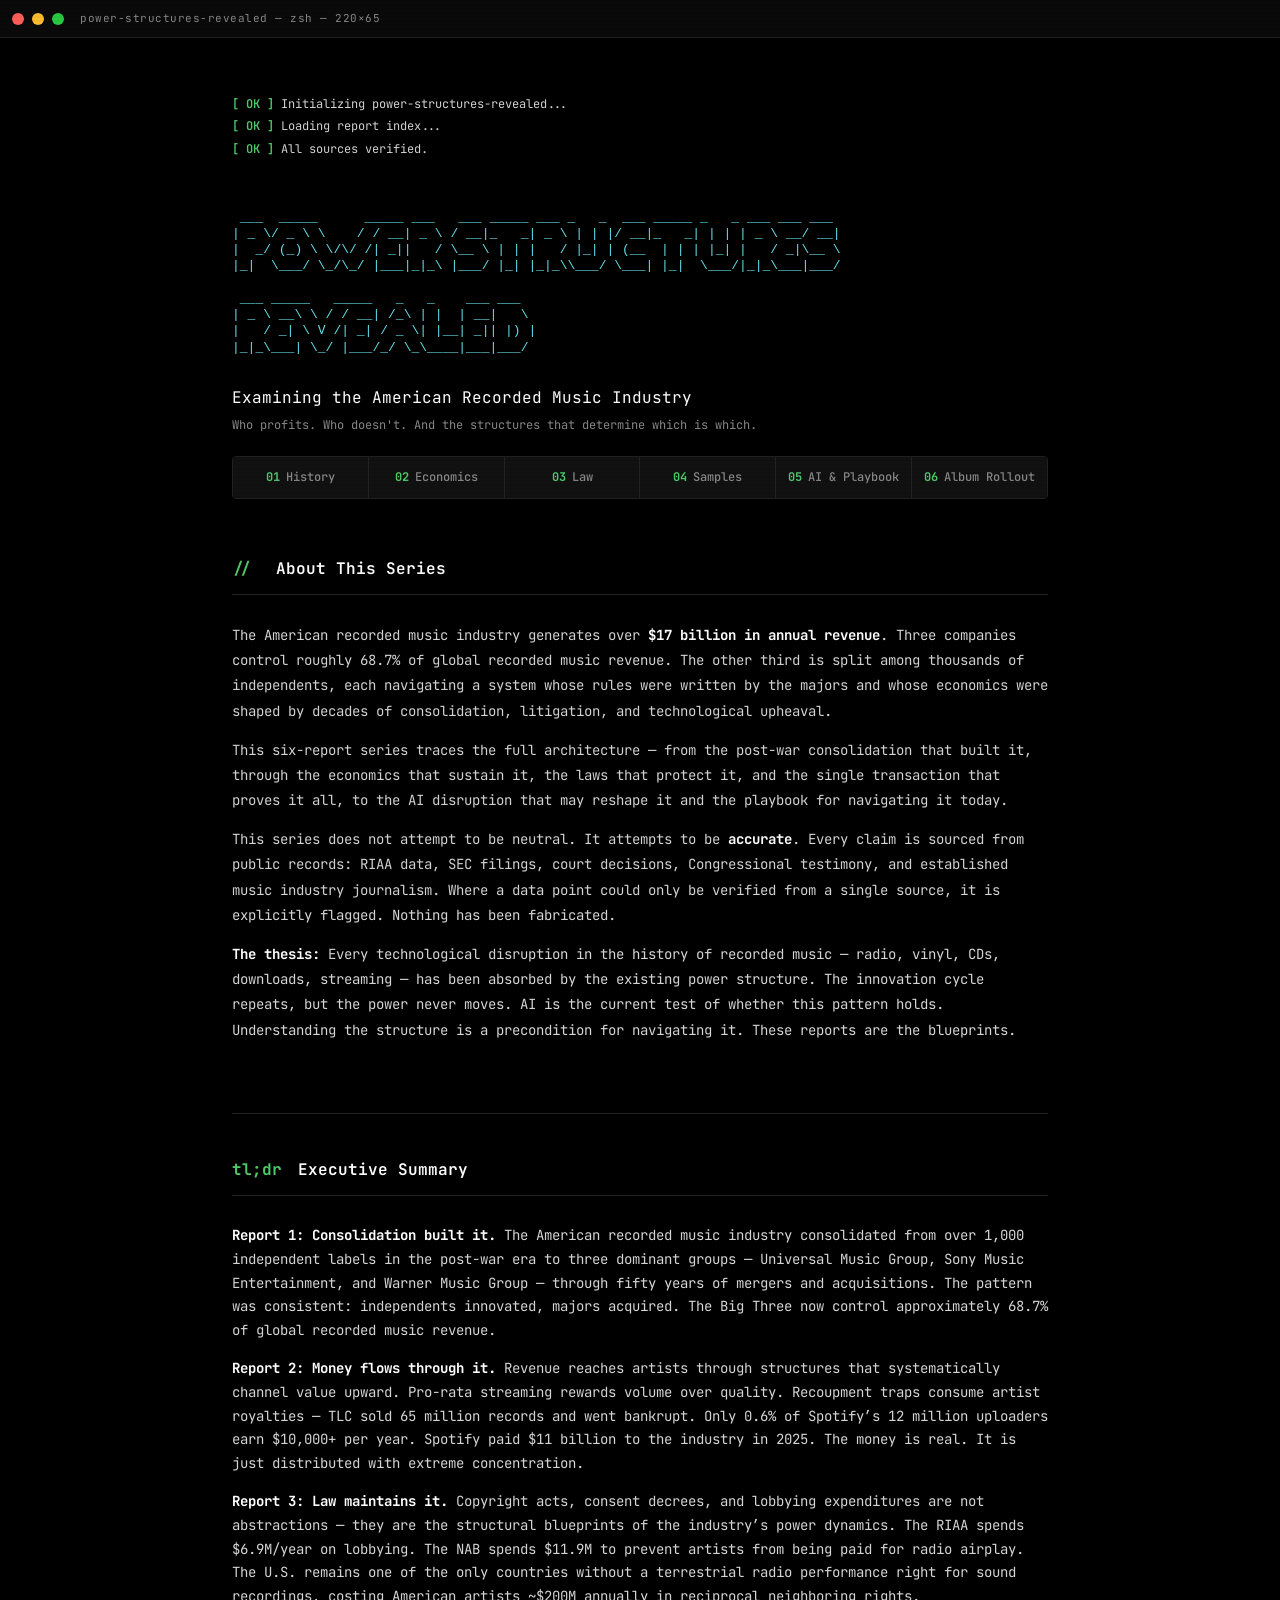
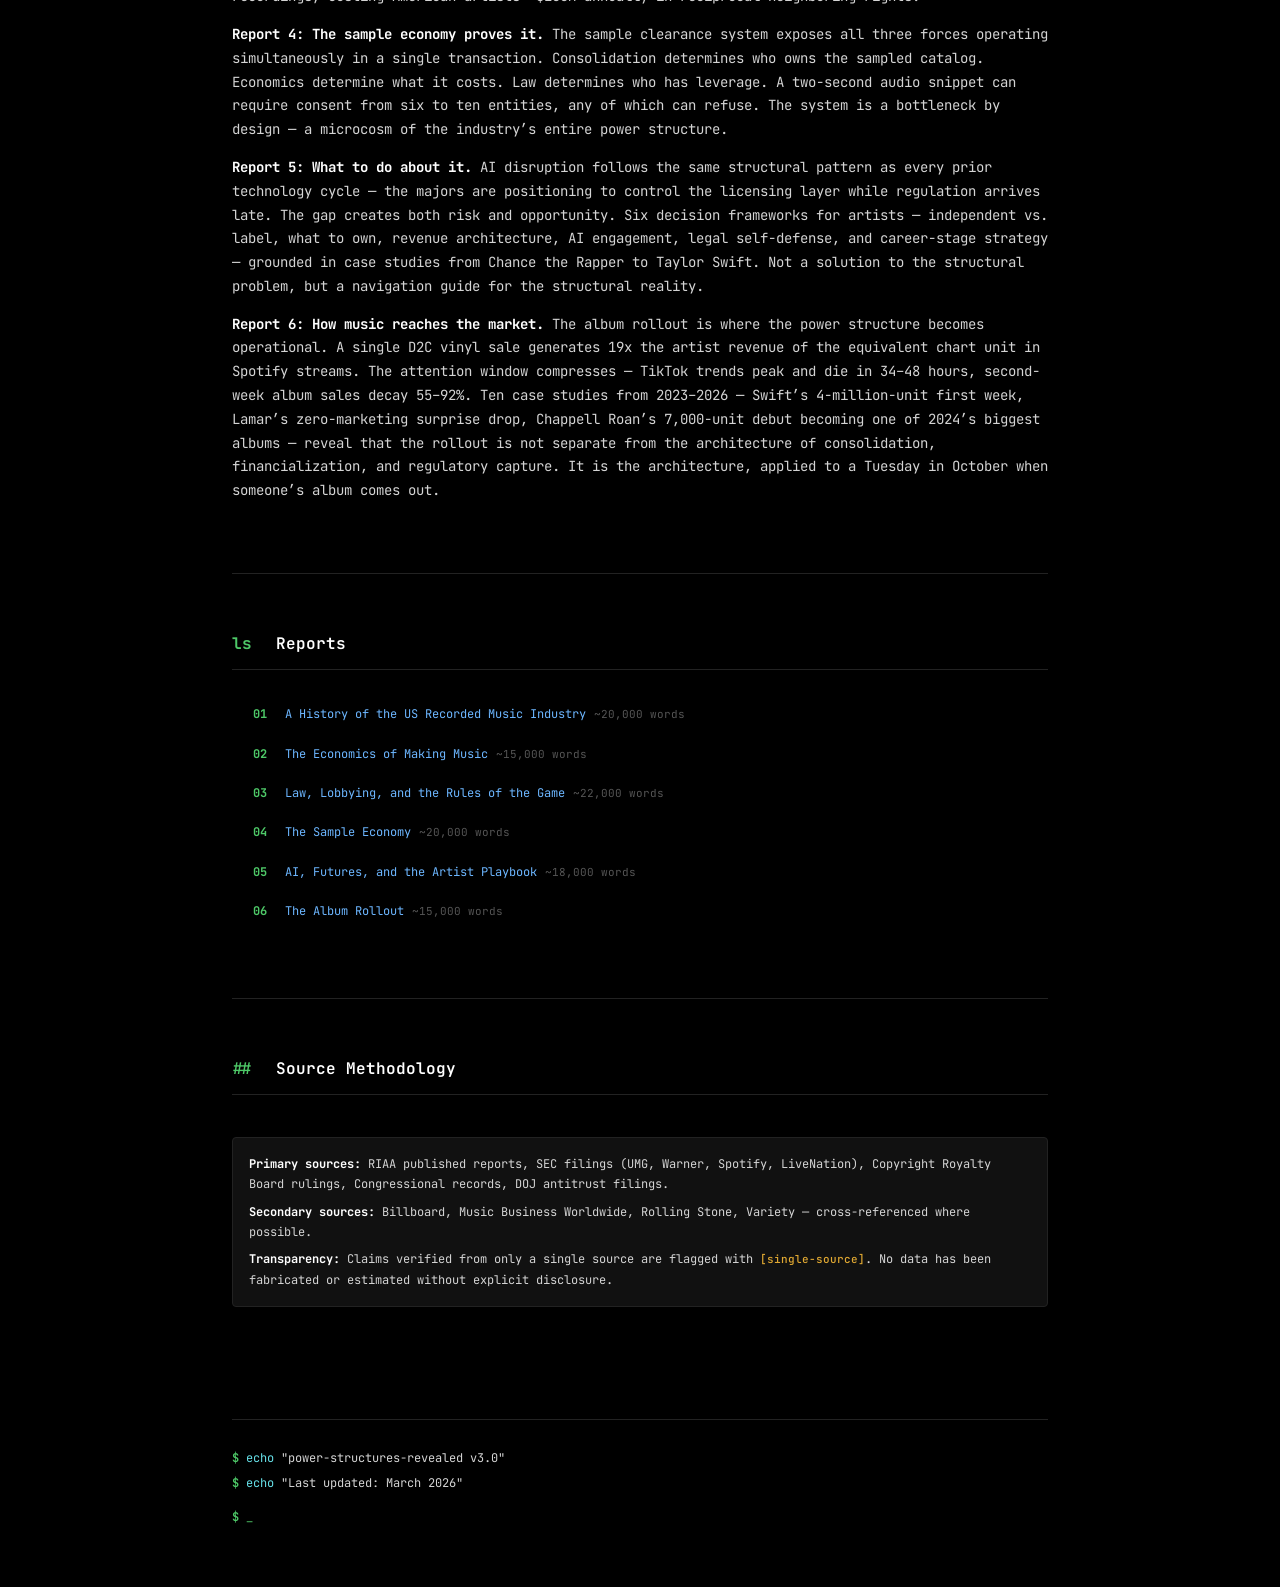
==== commit b063ae6f: "Add Report 6 HTML page and update index - Create report-06.html with full content converted from mar" ====
--- a/docs/index.html
+++ b/docs/index.html
@@ -201,6 +201,7 @@
             <a href="report-03.html"><span class="nav-num">03</span>Law</a>
             <a href="report-04.html"><span class="nav-num">04</span>Samples</a>
             <a href="report-05.html"><span class="nav-num">05</span>AI &amp; Playbook</a>
+            <a href="report-06.html"><span class="nav-num">06</span>Album Rollout</a>
           </nav>
         </section>
 
@@ -213,7 +214,7 @@
           <div class="section-body">
             <p>The American recorded music industry generates over <strong>$17 billion in annual revenue</strong>. Three companies control roughly 68.7% of global recorded music revenue. The other third is split among thousands of independents, each navigating a system whose rules were written by the majors and whose economics were shaped by decades of consolidation, litigation, and technological upheaval.</p>
 
-            <p>This five-report series traces the full architecture &mdash; from the post-war consolidation that built it, through the economics that sustain it, the laws that protect it, and the single transaction that proves it all, to the AI disruption that may reshape it and the playbook for navigating it today.</p>
+            <p>This six-report series traces the full architecture &mdash; from the post-war consolidation that built it, through the economics that sustain it, the laws that protect it, and the single transaction that proves it all, to the AI disruption that may reshape it and the playbook for navigating it today.</p>
 
             <p>This series does not attempt to be neutral. It attempts to be <strong>accurate</strong>. Every claim is sourced from public records: RIAA data, SEC filings, court decisions, Congressional testimony, and established music industry journalism. Where a data point could only be verified from a single source, it is explicitly flagged. Nothing has been fabricated.</p>
 
@@ -237,6 +238,8 @@
             <p><strong>Report 4: The sample economy proves it.</strong> The sample clearance system exposes all three forces operating simultaneously in a single transaction. Consolidation determines who owns the sampled catalog. Economics determine what it costs. Law determines who has leverage. A two-second audio snippet can require consent from six to ten entities, any of which can refuse. The system is a bottleneck by design &mdash; a microcosm of the industry&rsquo;s entire power structure.</p>
 
             <p><strong>Report 5: What to do about it.</strong> AI disruption follows the same structural pattern as every prior technology cycle &mdash; the majors are positioning to control the licensing layer while regulation arrives late. The gap creates both risk and opportunity. Six decision frameworks for artists &mdash; independent vs. label, what to own, revenue architecture, AI engagement, legal self-defense, and career-stage strategy &mdash; grounded in case studies from Chance the Rapper to Taylor Swift. Not a solution to the structural problem, but a navigation guide for the structural reality.</p>
+
+            <p><strong>Report 6: How music reaches the market.</strong> The album rollout is where the power structure becomes operational. A single D2C vinyl sale generates 19x the artist revenue of the equivalent chart unit in Spotify streams. The attention window compresses &mdash; TikTok trends peak and die in 34&ndash;48 hours, second-week album sales decay 55&ndash;92%. Ten case studies from 2023&ndash;2026 &mdash; Swift&rsquo;s 4-million-unit first week, Lamar&rsquo;s zero-marketing surprise drop, Chappell Roan&rsquo;s 7,000-unit debut becoming one of 2024&rsquo;s biggest albums &mdash; reveal that the rollout is not separate from the architecture of consolidation, financialization, and regulatory capture. It is the architecture, applied to a Tuesday in October when someone&rsquo;s album comes out.</p>
           </div>
         </section>
 
@@ -253,6 +256,7 @@
               <li><span class="list-num">03</span><a href="report-03.html">Law, Lobbying, and the Rules of the Game</a><span class="list-meta">~22,000 words</span></li>
               <li><span class="list-num">04</span><a href="report-04.html">The Sample Economy</a><span class="list-meta">~20,000 words</span></li>
               <li><span class="list-num">05</span><a href="report-05.html">AI, Futures, and the Artist Playbook</a><span class="list-meta">~18,000 words</span></li>
+              <li><span class="list-num">06</span><a href="report-06.html">The Album Rollout</a><span class="list-meta">~15,000 words</span></li>
             </ul>
           </div>
         </section>
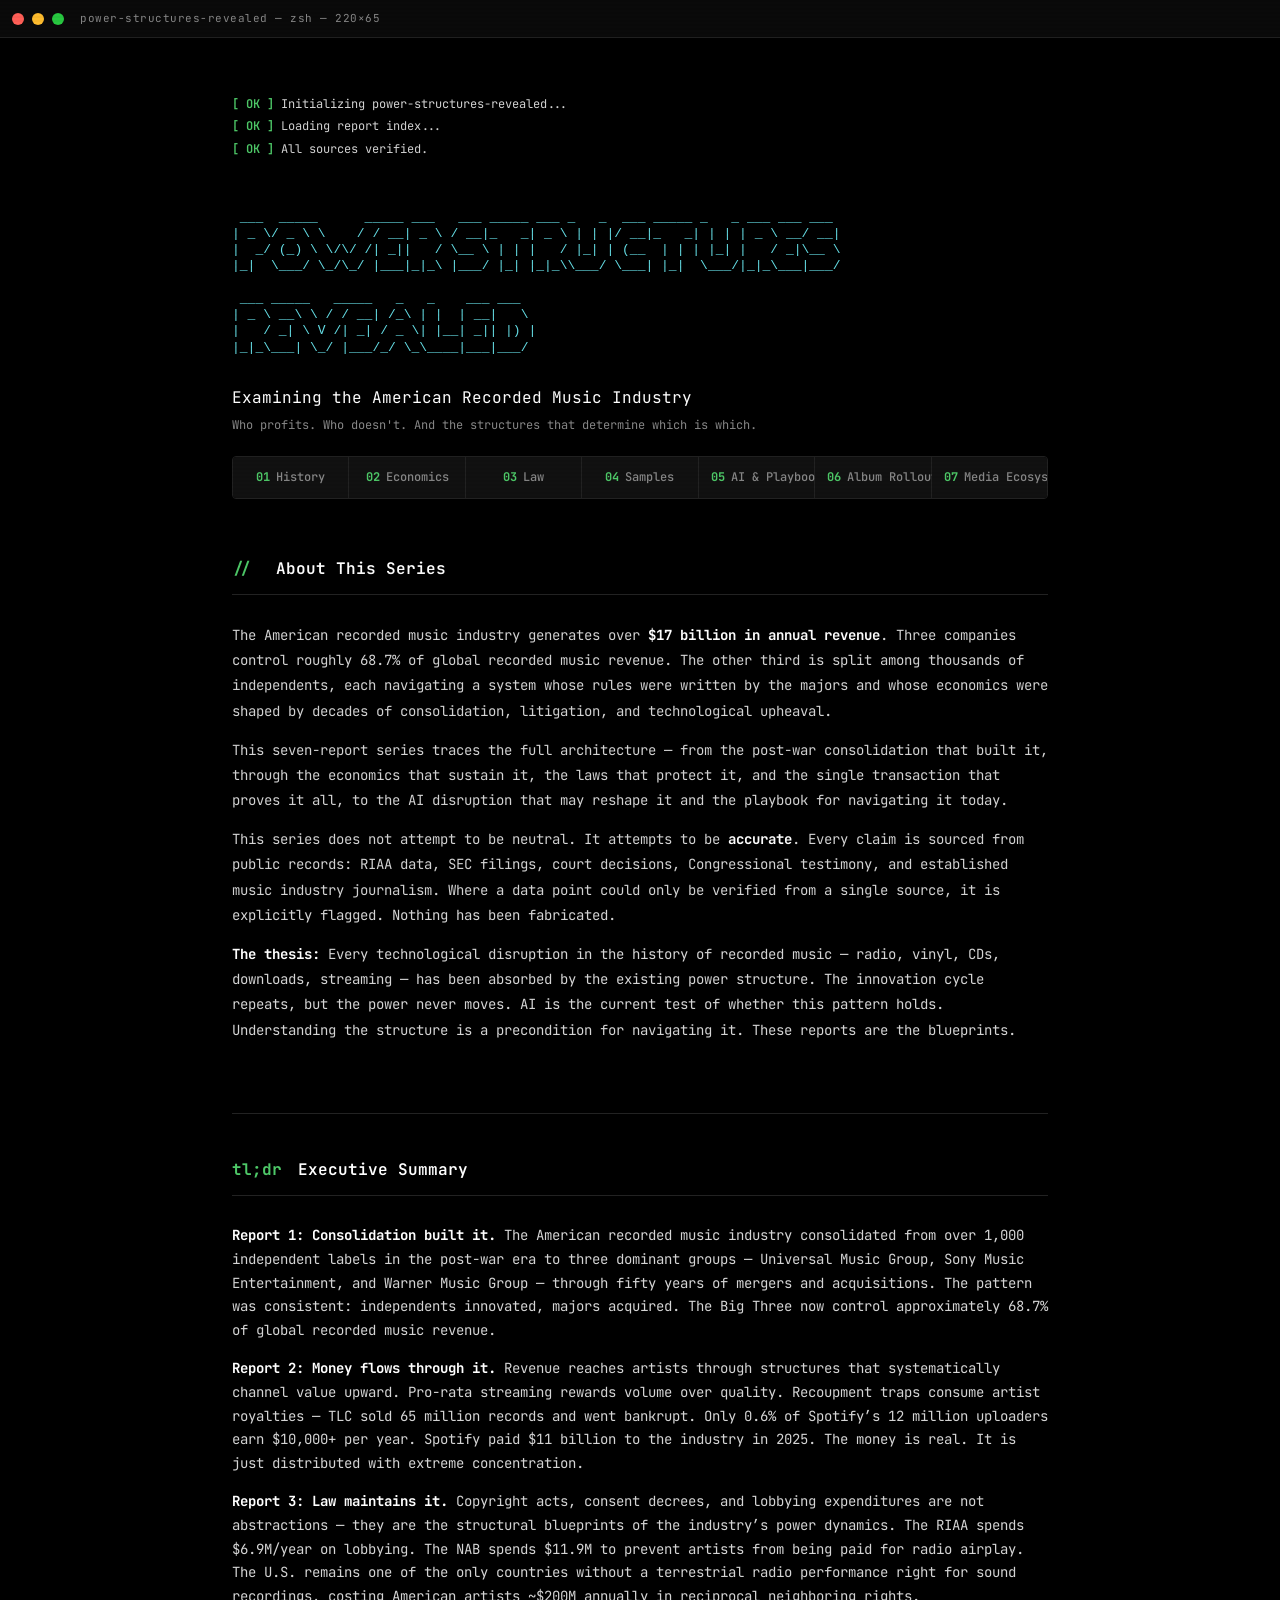
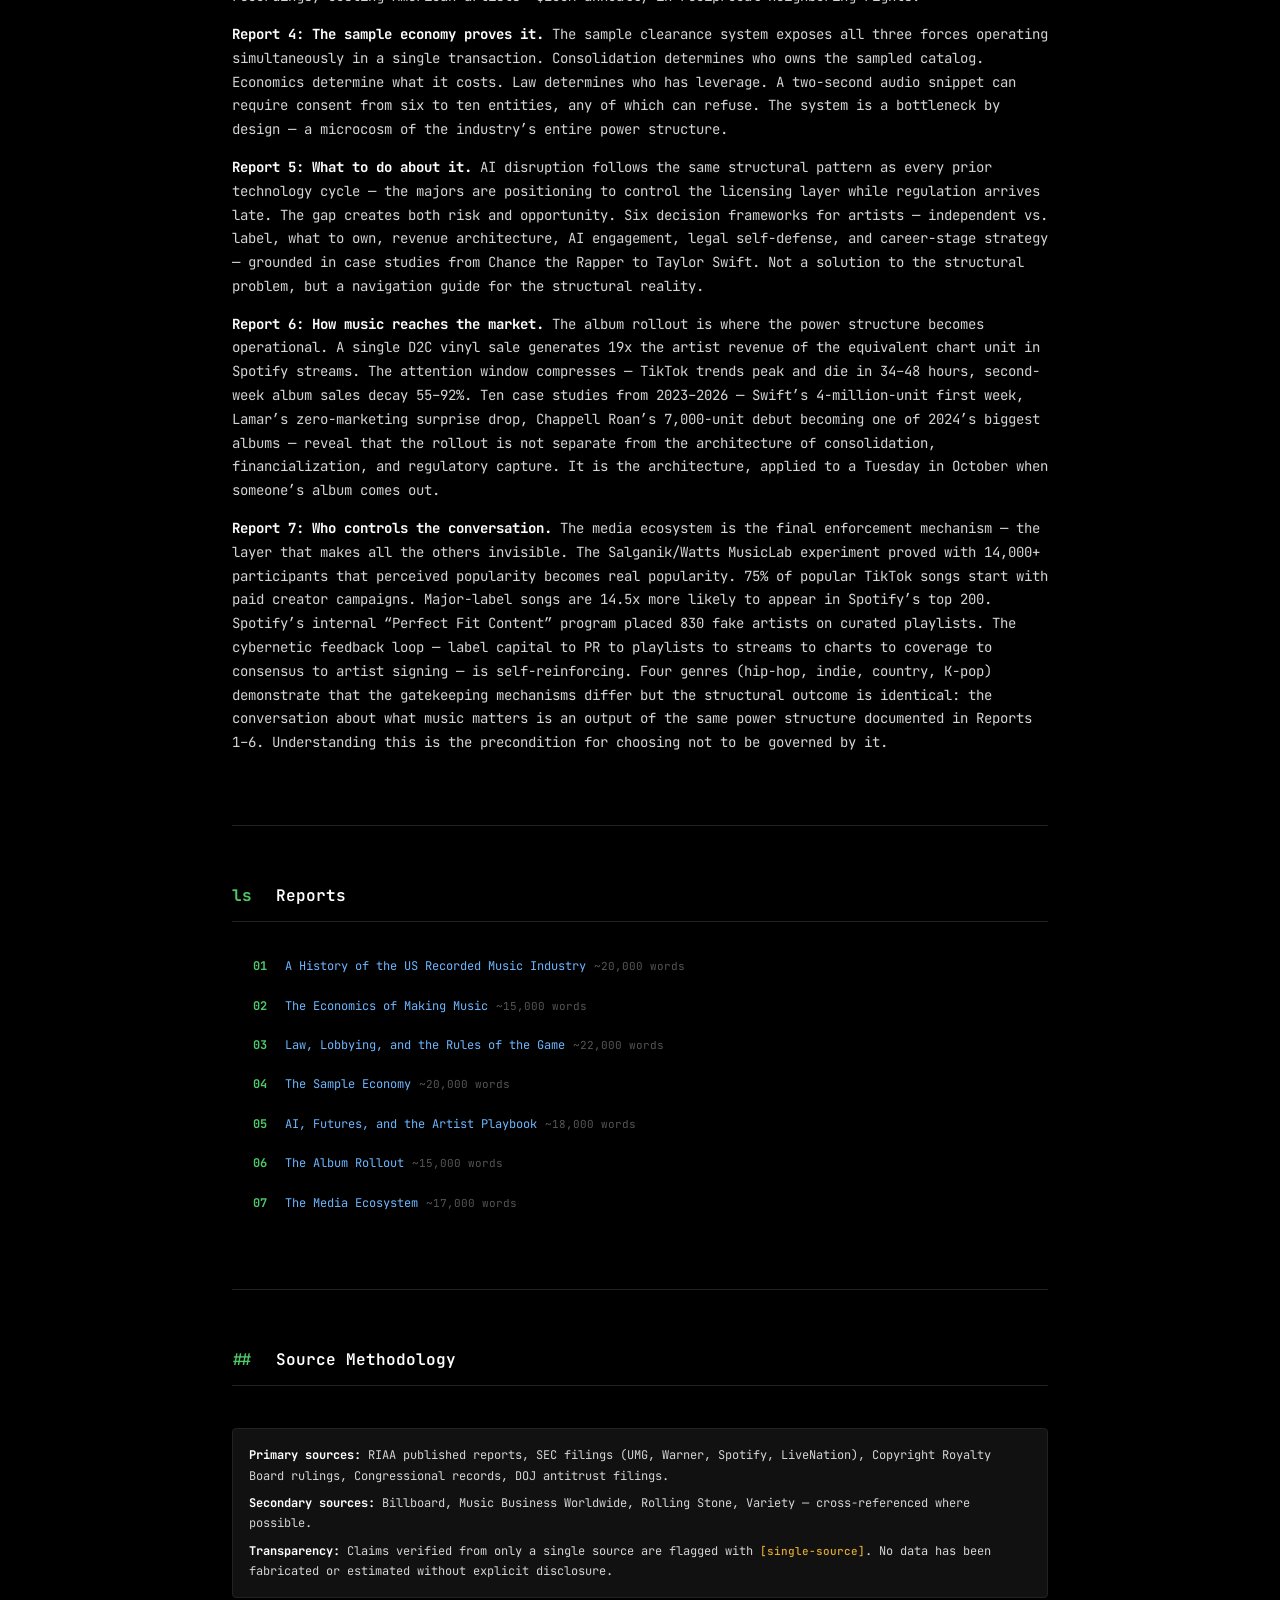
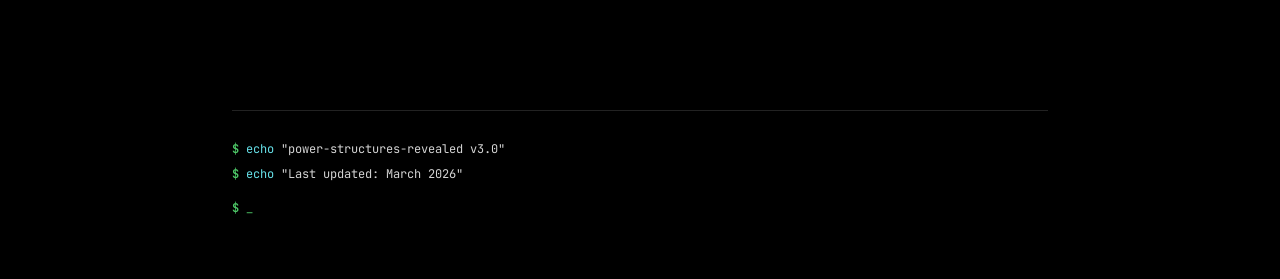
==== commit 0345a24f: "Add Report 7 HTML page, update index and all sidebar navigation - Create report-07.html (The Media E" ====
--- a/docs/index.html
+++ b/docs/index.html
@@ -202,6 +202,7 @@
             <a href="report-04.html"><span class="nav-num">04</span>Samples</a>
             <a href="report-05.html"><span class="nav-num">05</span>AI &amp; Playbook</a>
             <a href="report-06.html"><span class="nav-num">06</span>Album Rollout</a>
+            <a href="report-07.html"><span class="nav-num">07</span>Media Ecosystem</a>
           </nav>
         </section>
 
@@ -214,7 +215,7 @@
           <div class="section-body">
             <p>The American recorded music industry generates over <strong>$17 billion in annual revenue</strong>. Three companies control roughly 68.7% of global recorded music revenue. The other third is split among thousands of independents, each navigating a system whose rules were written by the majors and whose economics were shaped by decades of consolidation, litigation, and technological upheaval.</p>
 
-            <p>This six-report series traces the full architecture &mdash; from the post-war consolidation that built it, through the economics that sustain it, the laws that protect it, and the single transaction that proves it all, to the AI disruption that may reshape it and the playbook for navigating it today.</p>
+            <p>This seven-report series traces the full architecture &mdash; from the post-war consolidation that built it, through the economics that sustain it, the laws that protect it, and the single transaction that proves it all, to the AI disruption that may reshape it and the playbook for navigating it today.</p>
 
             <p>This series does not attempt to be neutral. It attempts to be <strong>accurate</strong>. Every claim is sourced from public records: RIAA data, SEC filings, court decisions, Congressional testimony, and established music industry journalism. Where a data point could only be verified from a single source, it is explicitly flagged. Nothing has been fabricated.</p>
 
@@ -240,6 +241,8 @@
             <p><strong>Report 5: What to do about it.</strong> AI disruption follows the same structural pattern as every prior technology cycle &mdash; the majors are positioning to control the licensing layer while regulation arrives late. The gap creates both risk and opportunity. Six decision frameworks for artists &mdash; independent vs. label, what to own, revenue architecture, AI engagement, legal self-defense, and career-stage strategy &mdash; grounded in case studies from Chance the Rapper to Taylor Swift. Not a solution to the structural problem, but a navigation guide for the structural reality.</p>
 
             <p><strong>Report 6: How music reaches the market.</strong> The album rollout is where the power structure becomes operational. A single D2C vinyl sale generates 19x the artist revenue of the equivalent chart unit in Spotify streams. The attention window compresses &mdash; TikTok trends peak and die in 34&ndash;48 hours, second-week album sales decay 55&ndash;92%. Ten case studies from 2023&ndash;2026 &mdash; Swift&rsquo;s 4-million-unit first week, Lamar&rsquo;s zero-marketing surprise drop, Chappell Roan&rsquo;s 7,000-unit debut becoming one of 2024&rsquo;s biggest albums &mdash; reveal that the rollout is not separate from the architecture of consolidation, financialization, and regulatory capture. It is the architecture, applied to a Tuesday in October when someone&rsquo;s album comes out.</p>
+
+            <p><strong>Report 7: Who controls the conversation.</strong> The media ecosystem is the final enforcement mechanism &mdash; the layer that makes all the others invisible. The Salganik/Watts MusicLab experiment proved with 14,000+ participants that perceived popularity becomes real popularity. 75% of popular TikTok songs start with paid creator campaigns. Major-label songs are 14.5x more likely to appear in Spotify&rsquo;s top 200. Spotify&rsquo;s internal &ldquo;Perfect Fit Content&rdquo; program placed 830 fake artists on curated playlists. The cybernetic feedback loop &mdash; label capital to PR to playlists to streams to charts to coverage to consensus to artist signing &mdash; is self-reinforcing. Four genres (hip-hop, indie, country, K-pop) demonstrate that the gatekeeping mechanisms differ but the structural outcome is identical: the conversation about what music matters is an output of the same power structure documented in Reports 1&ndash;6. Understanding this is the precondition for choosing not to be governed by it.</p>
           </div>
         </section>
 
@@ -257,6 +260,7 @@
               <li><span class="list-num">04</span><a href="report-04.html">The Sample Economy</a><span class="list-meta">~20,000 words</span></li>
               <li><span class="list-num">05</span><a href="report-05.html">AI, Futures, and the Artist Playbook</a><span class="list-meta">~18,000 words</span></li>
               <li><span class="list-num">06</span><a href="report-06.html">The Album Rollout</a><span class="list-meta">~15,000 words</span></li>
+              <li><span class="list-num">07</span><a href="report-07.html">The Media Ecosystem</a><span class="list-meta">~17,000 words</span></li>
             </ul>
           </div>
         </section>
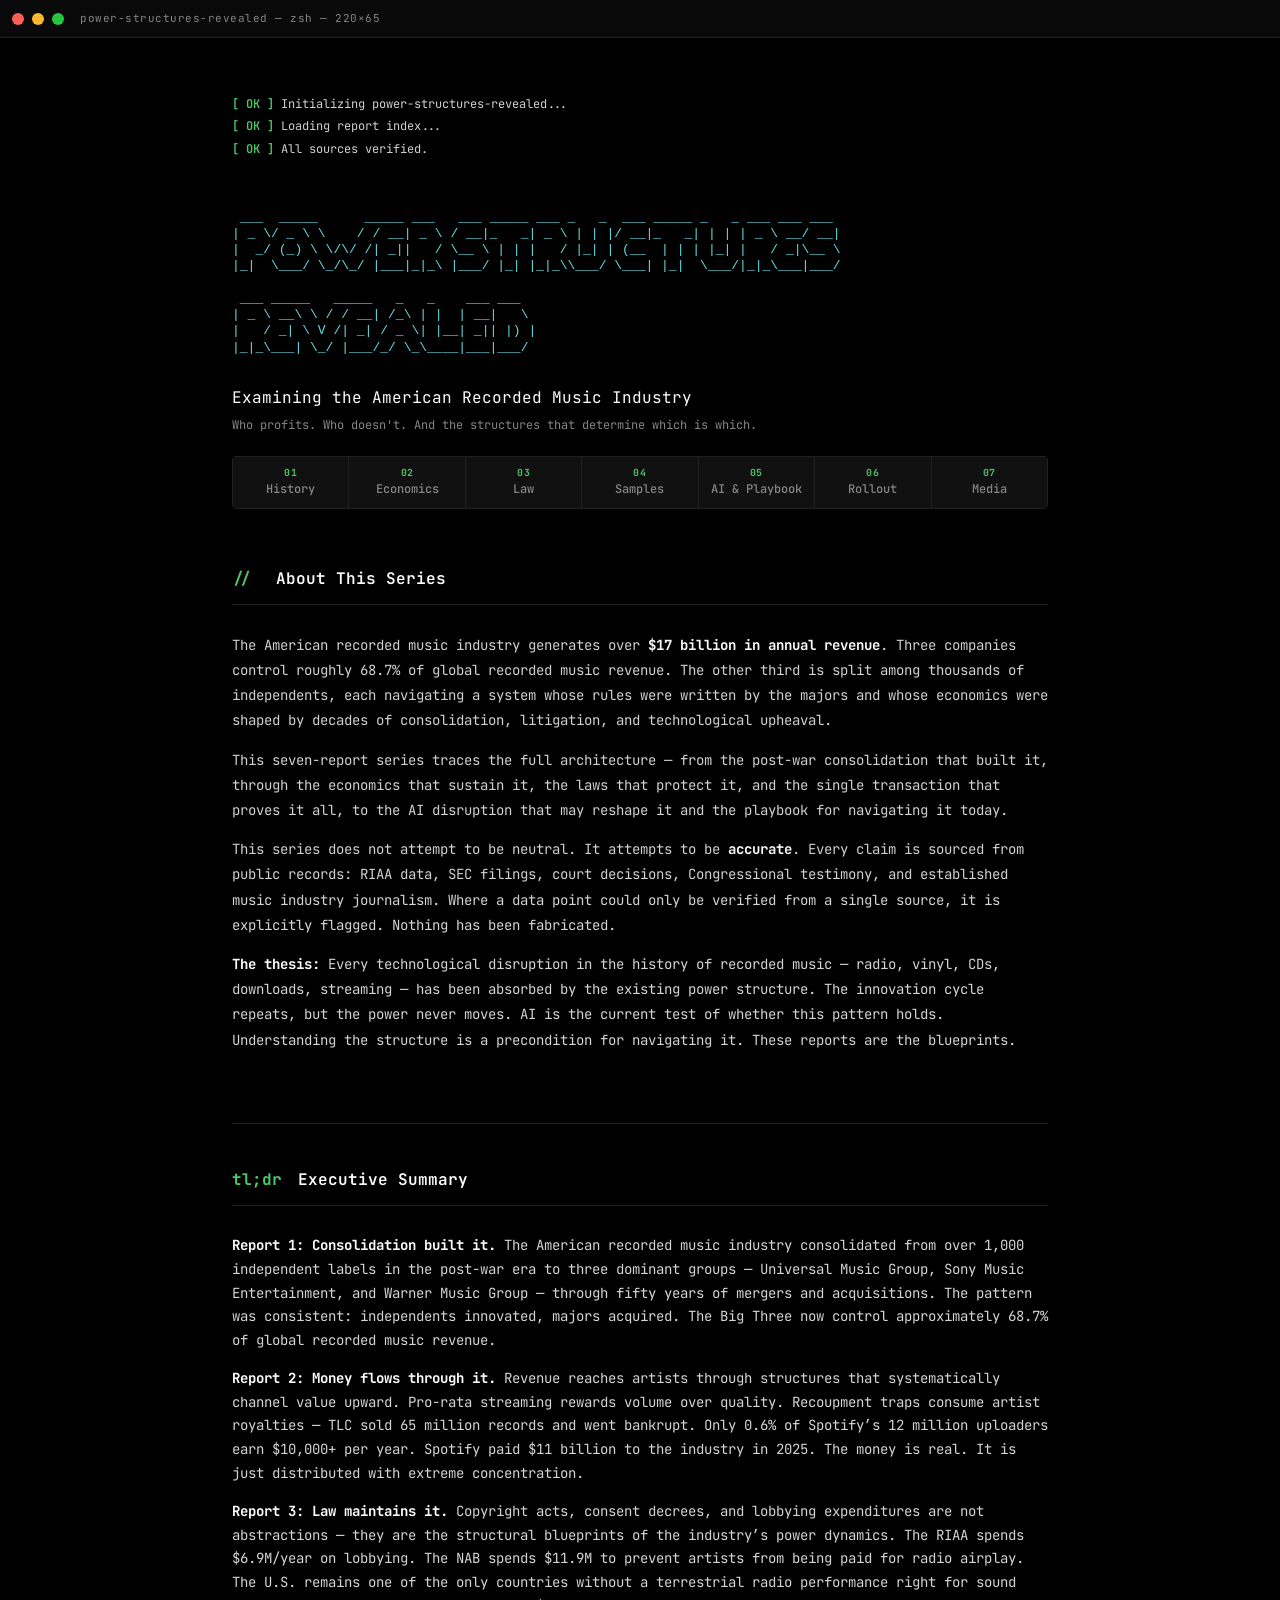
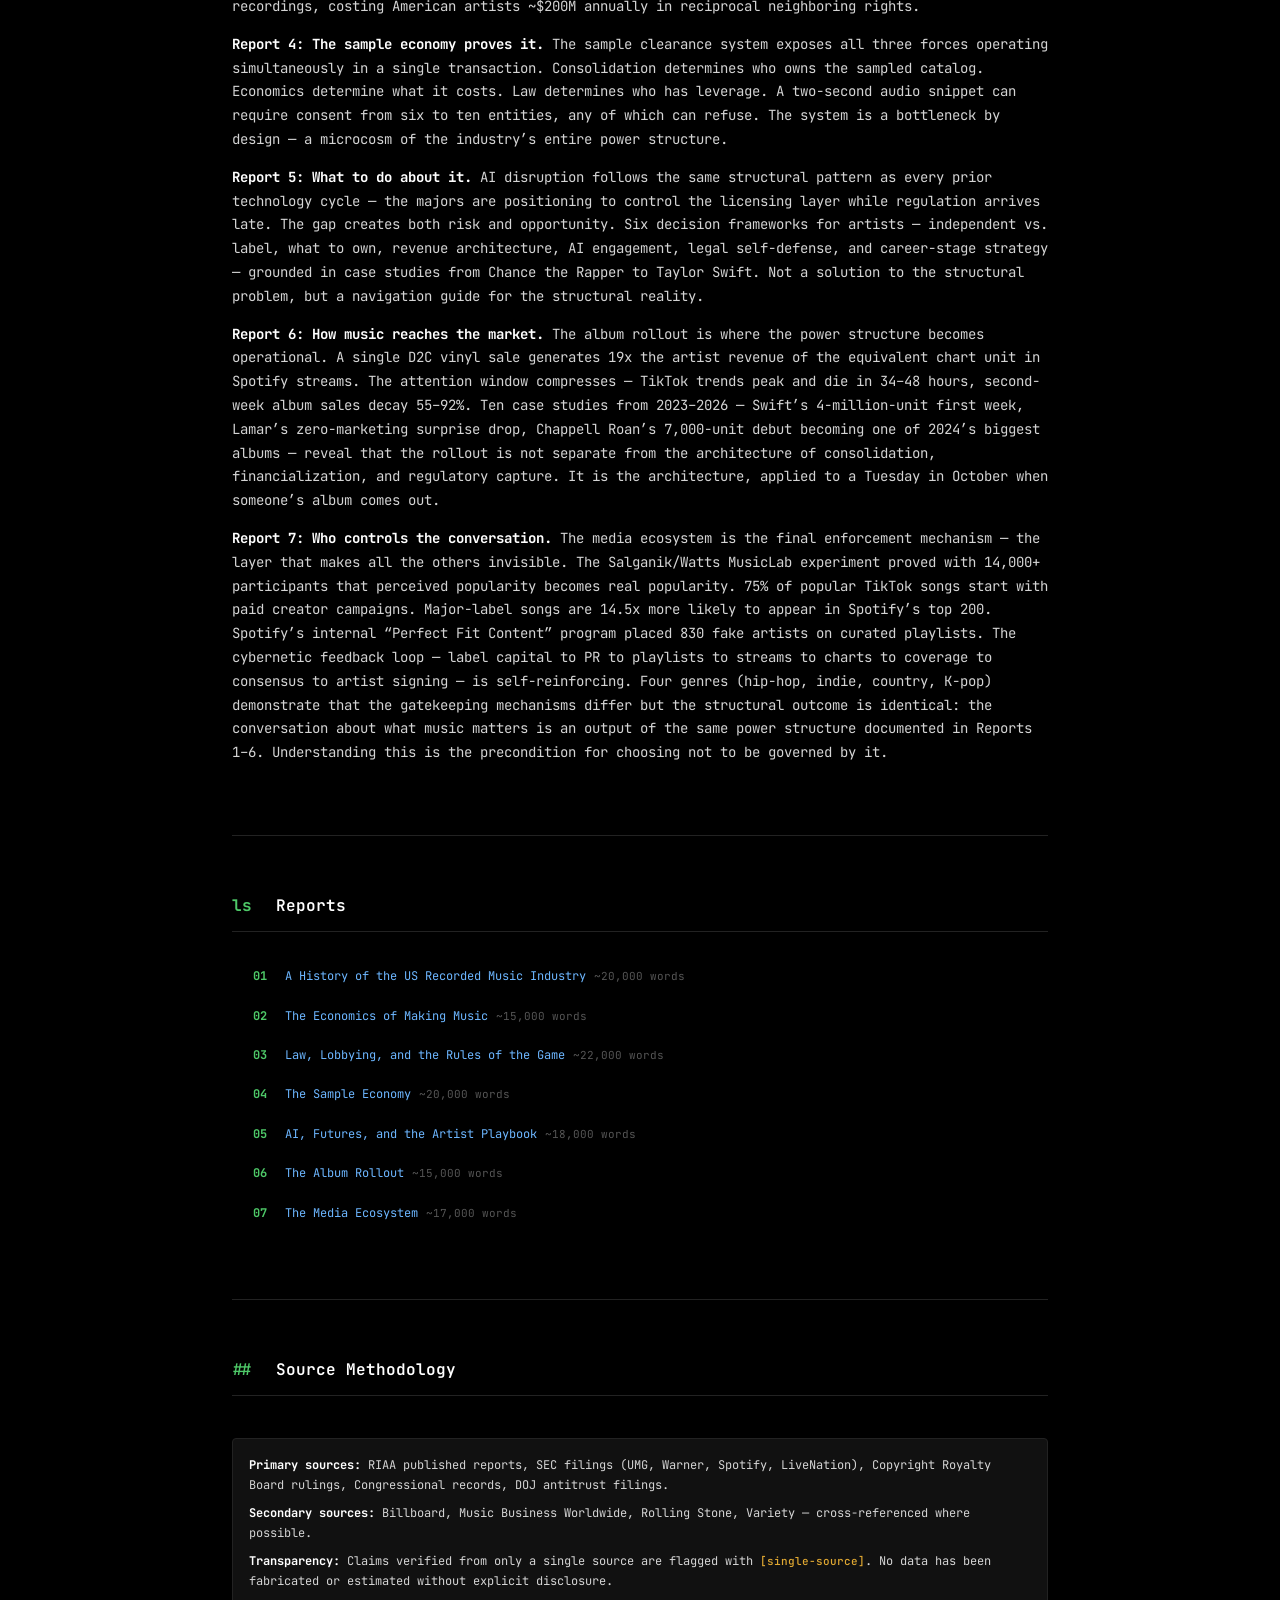
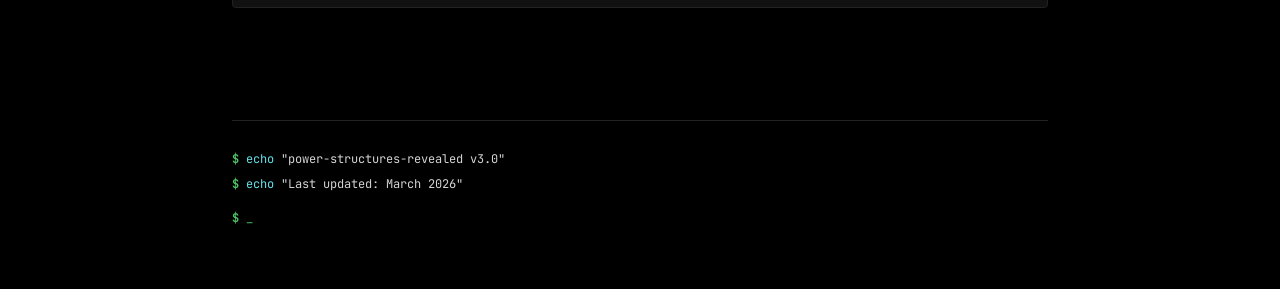
==== commit f4c8f288: "Fix nav button truncation: stack number/title vertically, shorten labels Co-Authored-By: Claude Opus" ====
--- a/docs/index.html
+++ b/docs/index.html
@@ -42,7 +42,7 @@
     .report-nav a {
       flex: 1;
       min-width: 0;
-      padding: 10px 12px;
+      padding: 10px 8px;
       text-align: center;
       text-decoration: none;
       color: var(--text-dim);
@@ -51,7 +51,11 @@
       background: var(--bg-card);
       border-right: 1px solid var(--border);
       transition: all 0.15s ease;
-      white-space: nowrap;
+      display: flex;
+      flex-direction: column;
+      align-items: center;
+      gap: 2px;
+      line-height: 1.3;
     }
 
     .report-nav a:last-child {
@@ -66,7 +70,9 @@
     .report-nav a span.nav-num {
       color: var(--green);
       font-weight: 700;
-      margin-right: 6px;
+      margin-right: 0;
+      font-size: 0.7rem;
+      letter-spacing: 0.05em;
     }
 
     .landing-methodology {
@@ -201,8 +207,8 @@
             <a href="report-03.html"><span class="nav-num">03</span>Law</a>
             <a href="report-04.html"><span class="nav-num">04</span>Samples</a>
             <a href="report-05.html"><span class="nav-num">05</span>AI &amp; Playbook</a>
-            <a href="report-06.html"><span class="nav-num">06</span>Album Rollout</a>
-            <a href="report-07.html"><span class="nav-num">07</span>Media Ecosystem</a>
+            <a href="report-06.html"><span class="nav-num">06</span>Rollout</a>
+            <a href="report-07.html"><span class="nav-num">07</span>Media</a>
           </nav>
         </section>
 
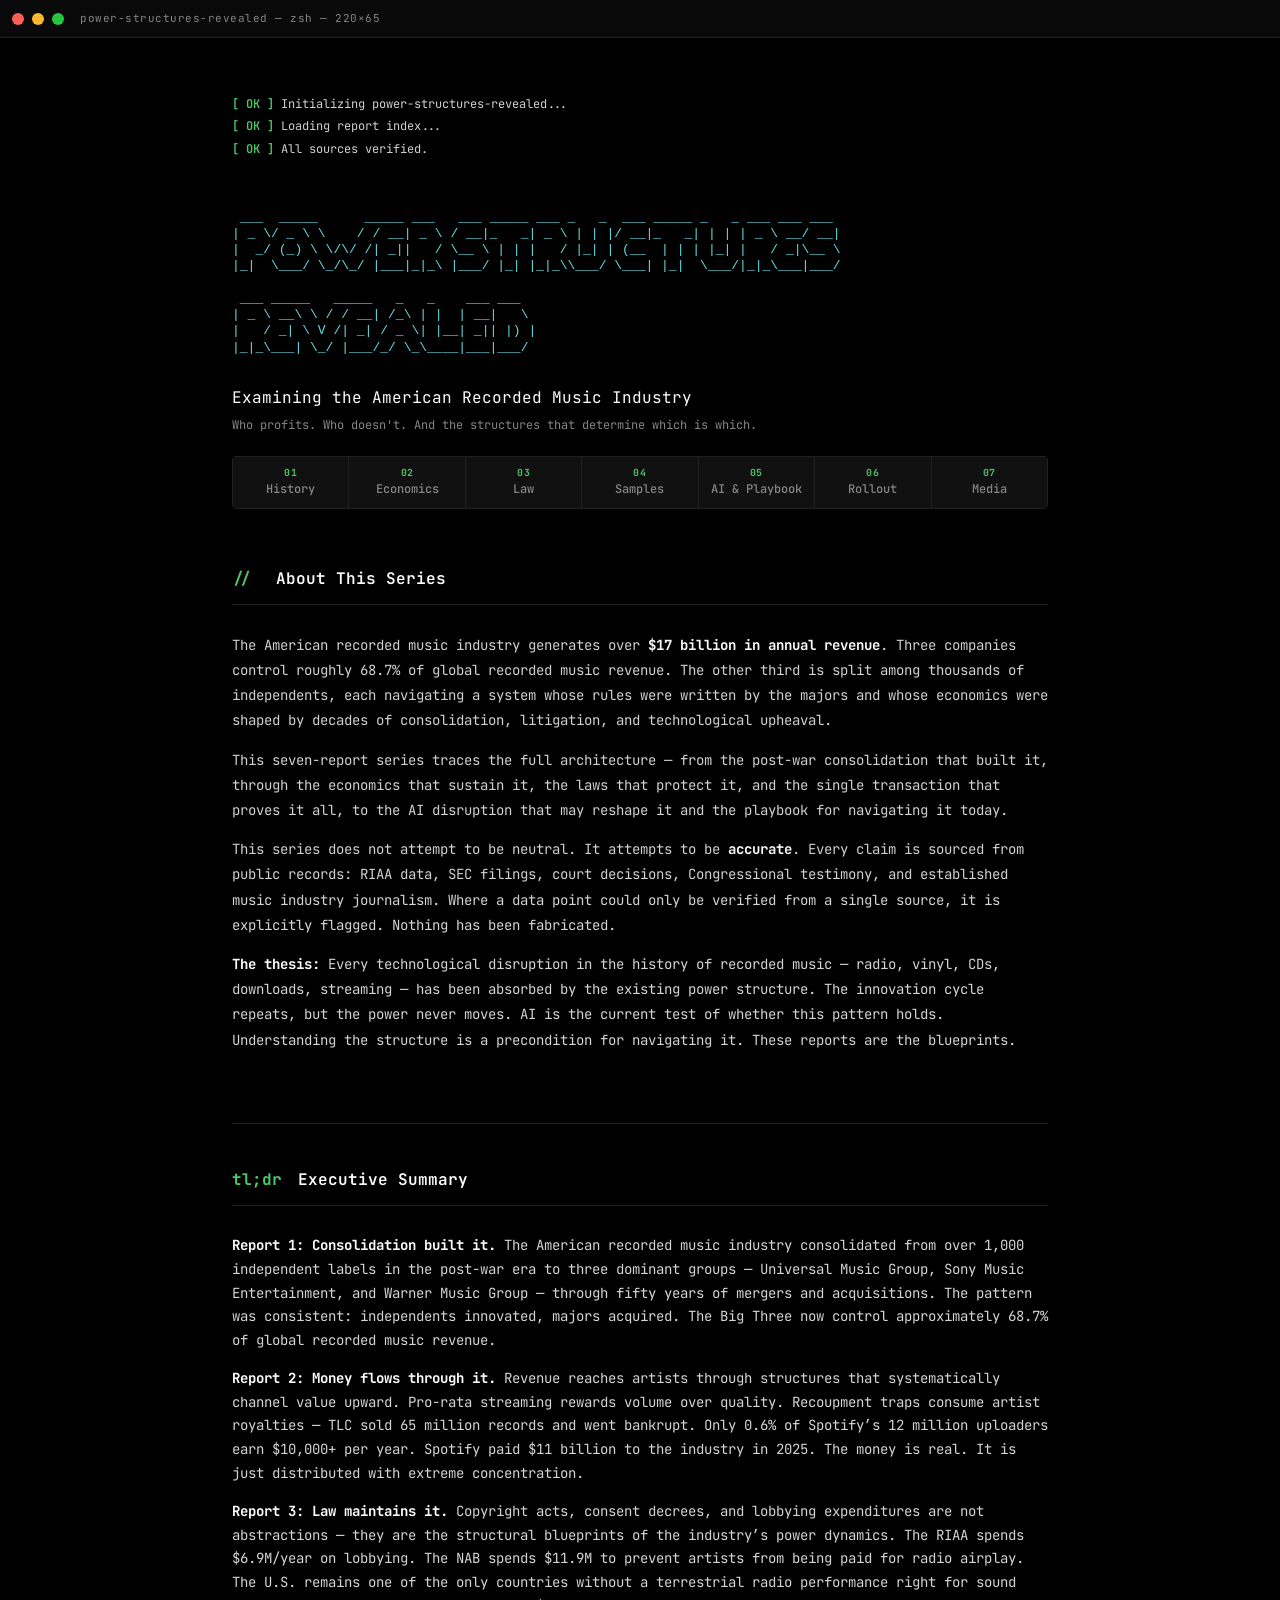
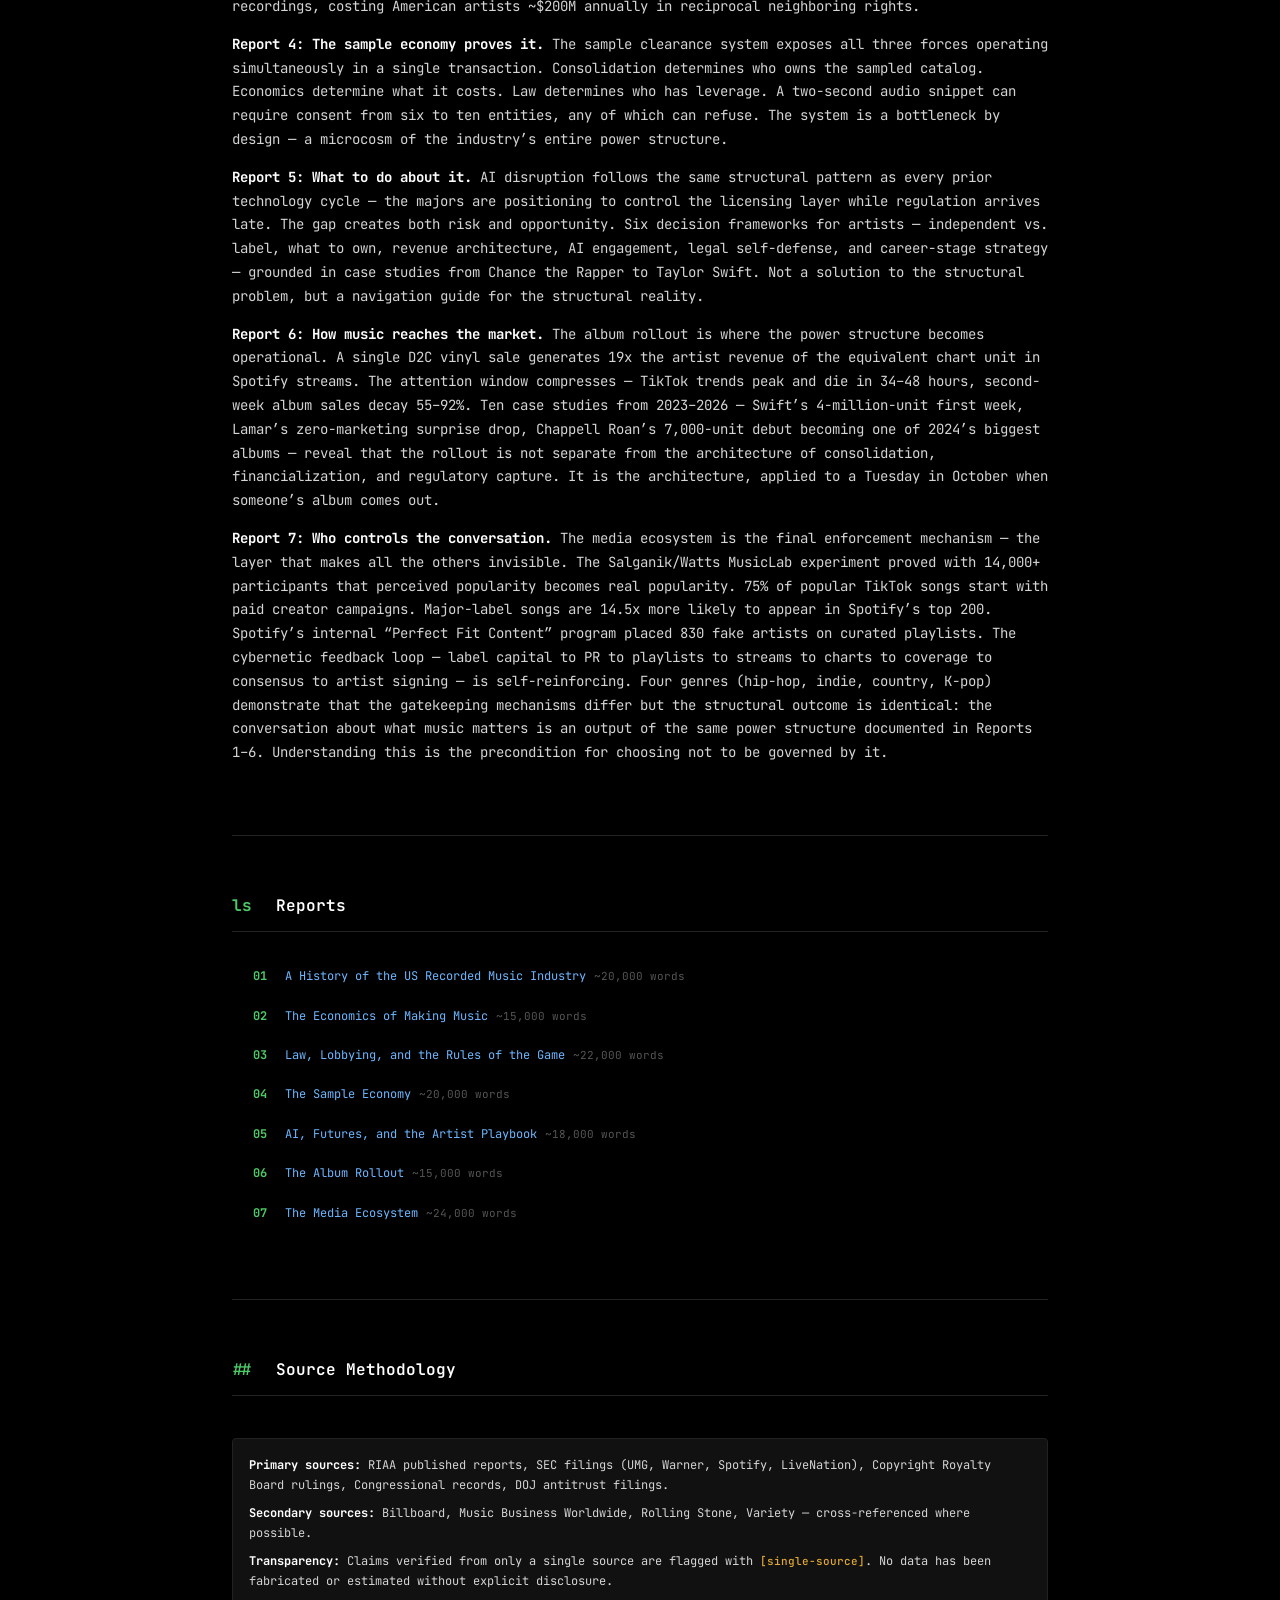
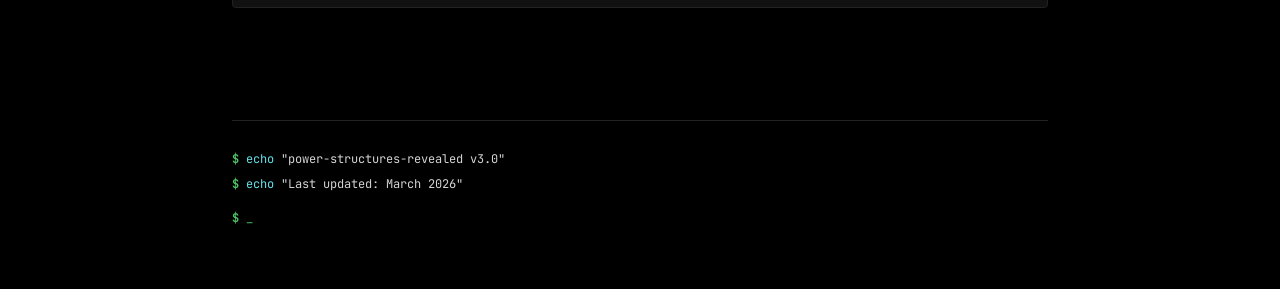
==== commit 3847057b: "Add JPEGMAFIA and Deafheaven to Report 7 overlooked artists sections - JPEGMAFIA in section 4.1: #1 " ====
--- a/docs/index.html
+++ b/docs/index.html
@@ -266,7 +266,7 @@
               <li><span class="list-num">04</span><a href="report-04.html">The Sample Economy</a><span class="list-meta">~20,000 words</span></li>
               <li><span class="list-num">05</span><a href="report-05.html">AI, Futures, and the Artist Playbook</a><span class="list-meta">~18,000 words</span></li>
               <li><span class="list-num">06</span><a href="report-06.html">The Album Rollout</a><span class="list-meta">~15,000 words</span></li>
-              <li><span class="list-num">07</span><a href="report-07.html">The Media Ecosystem</a><span class="list-meta">~17,000 words</span></li>
+              <li><span class="list-num">07</span><a href="report-07.html">The Media Ecosystem</a><span class="list-meta">~24,000 words</span></li>
             </ul>
           </div>
         </section>
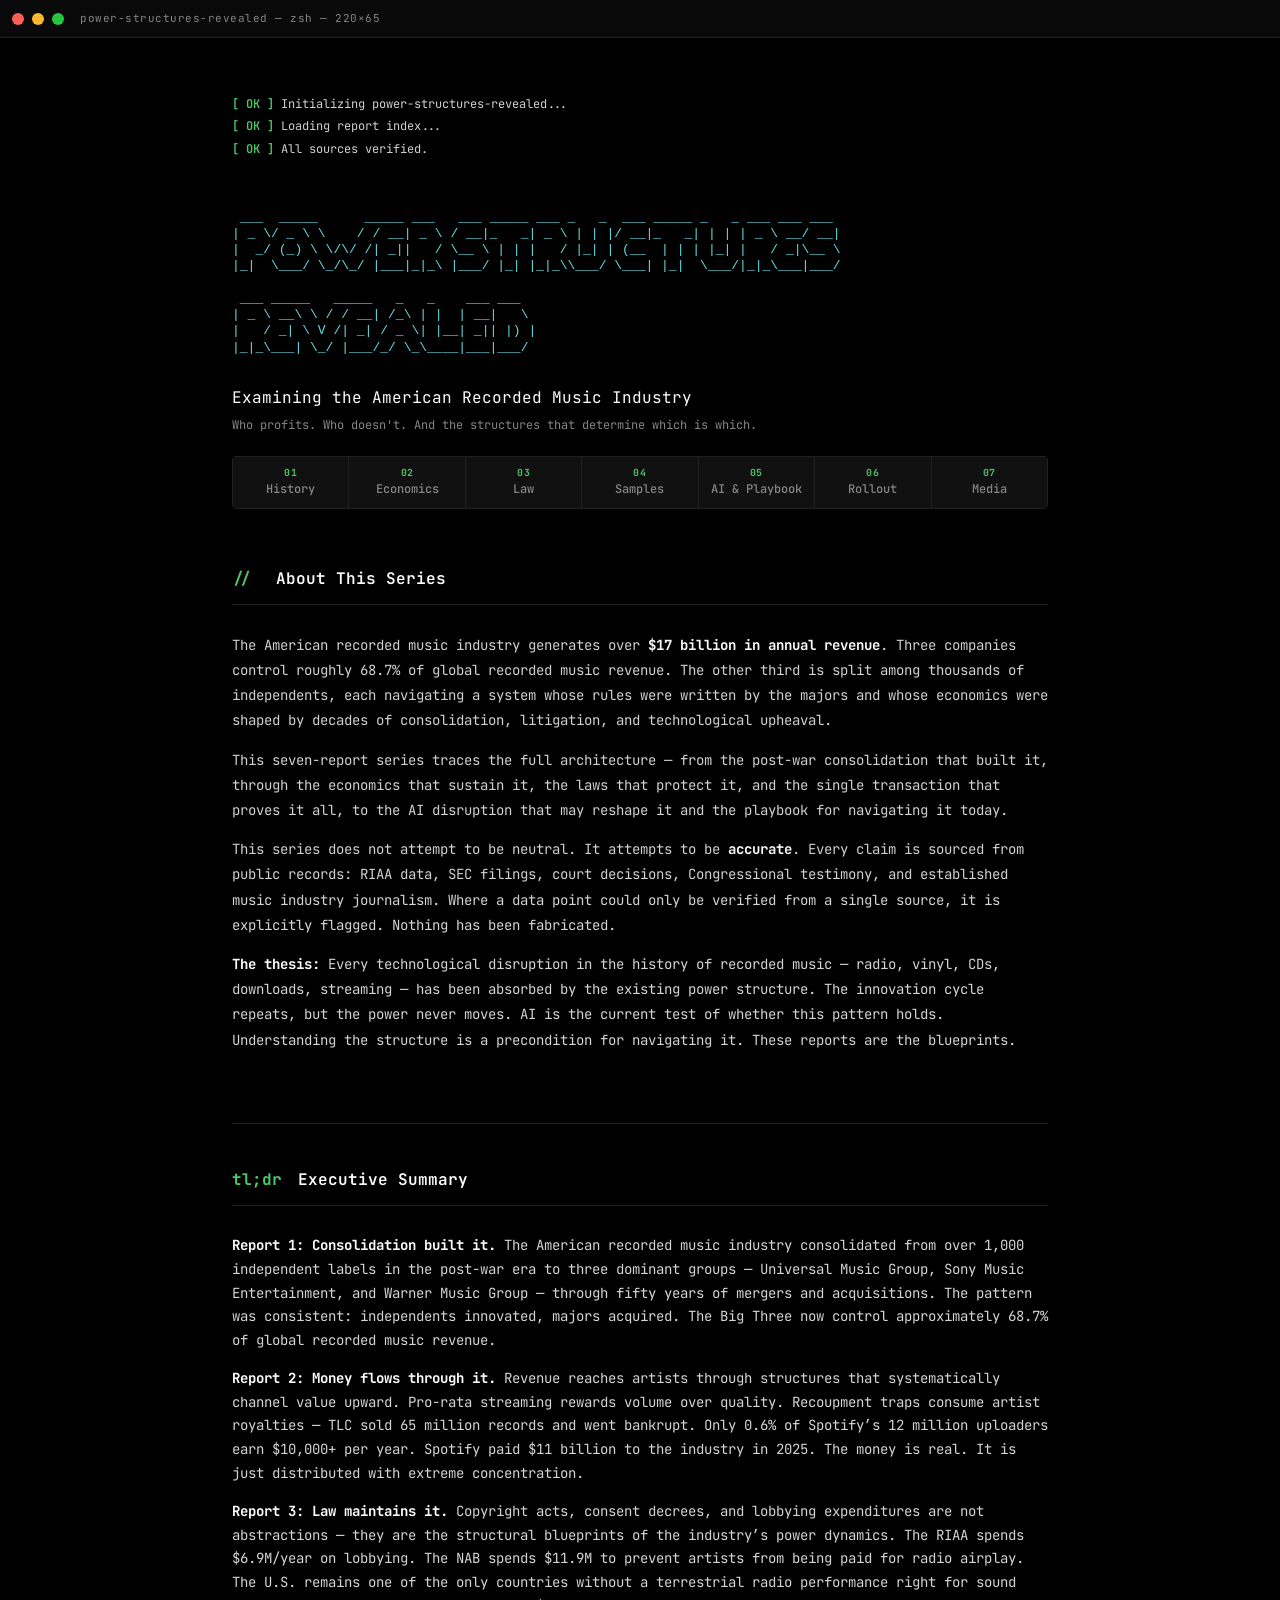
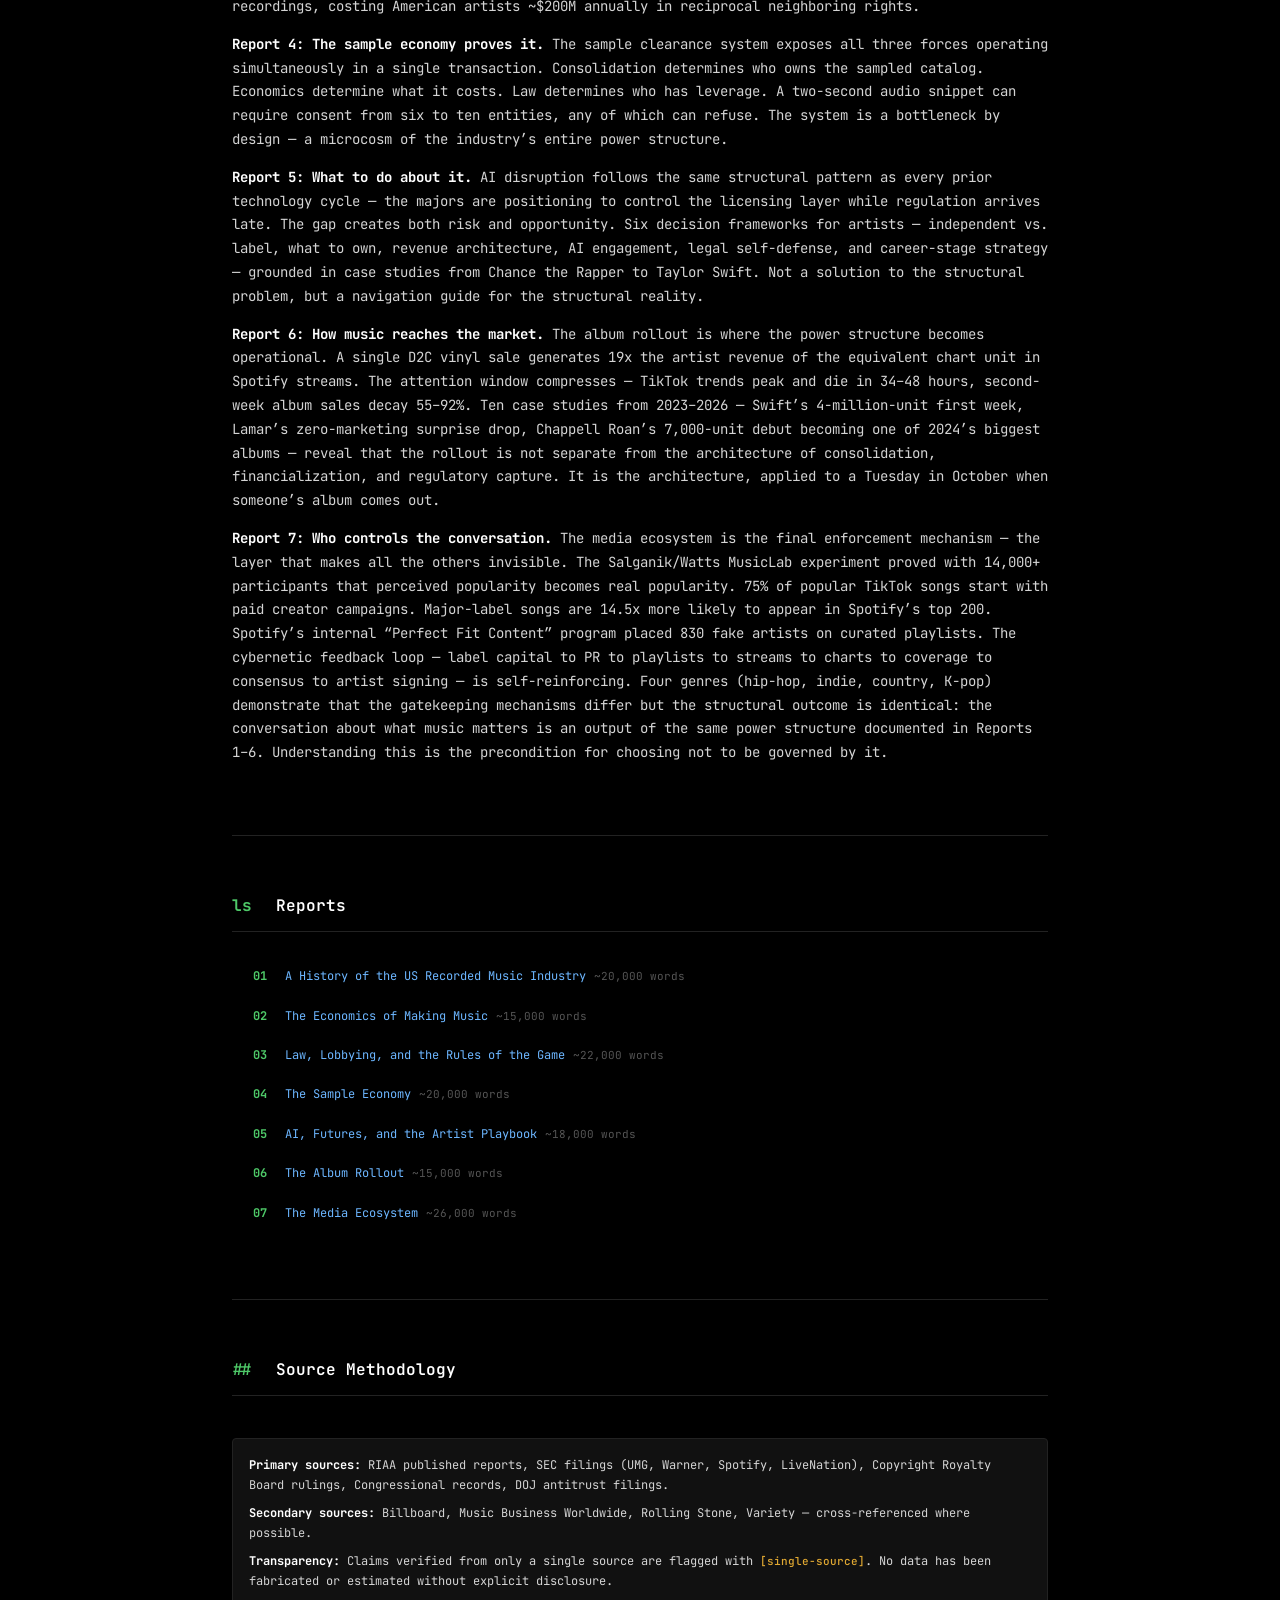
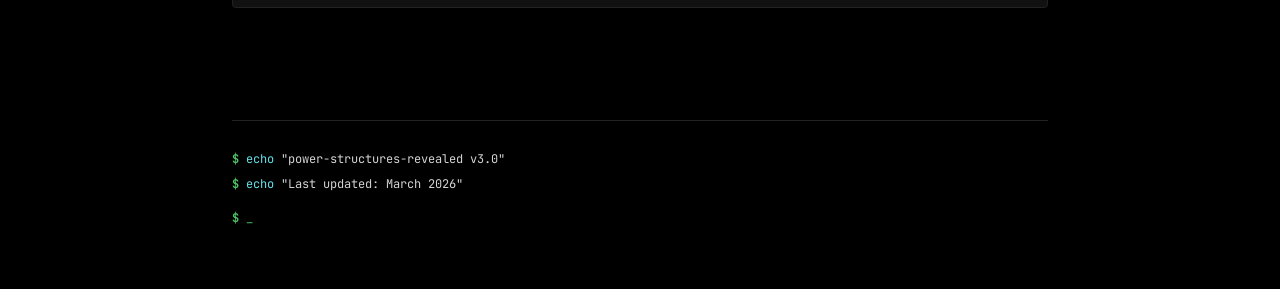
==== commit b848e582: "Add Swans, Backxwash, trim JPEGMAFIA bio, proofread section flow Section 4.1 (hip-hop): - Trim JPEGM" ====
--- a/docs/index.html
+++ b/docs/index.html
@@ -266,7 +266,7 @@
               <li><span class="list-num">04</span><a href="report-04.html">The Sample Economy</a><span class="list-meta">~20,000 words</span></li>
               <li><span class="list-num">05</span><a href="report-05.html">AI, Futures, and the Artist Playbook</a><span class="list-meta">~18,000 words</span></li>
               <li><span class="list-num">06</span><a href="report-06.html">The Album Rollout</a><span class="list-meta">~15,000 words</span></li>
-              <li><span class="list-num">07</span><a href="report-07.html">The Media Ecosystem</a><span class="list-meta">~24,000 words</span></li>
+              <li><span class="list-num">07</span><a href="report-07.html">The Media Ecosystem</a><span class="list-meta">~26,000 words</span></li>
             </ul>
           </div>
         </section>
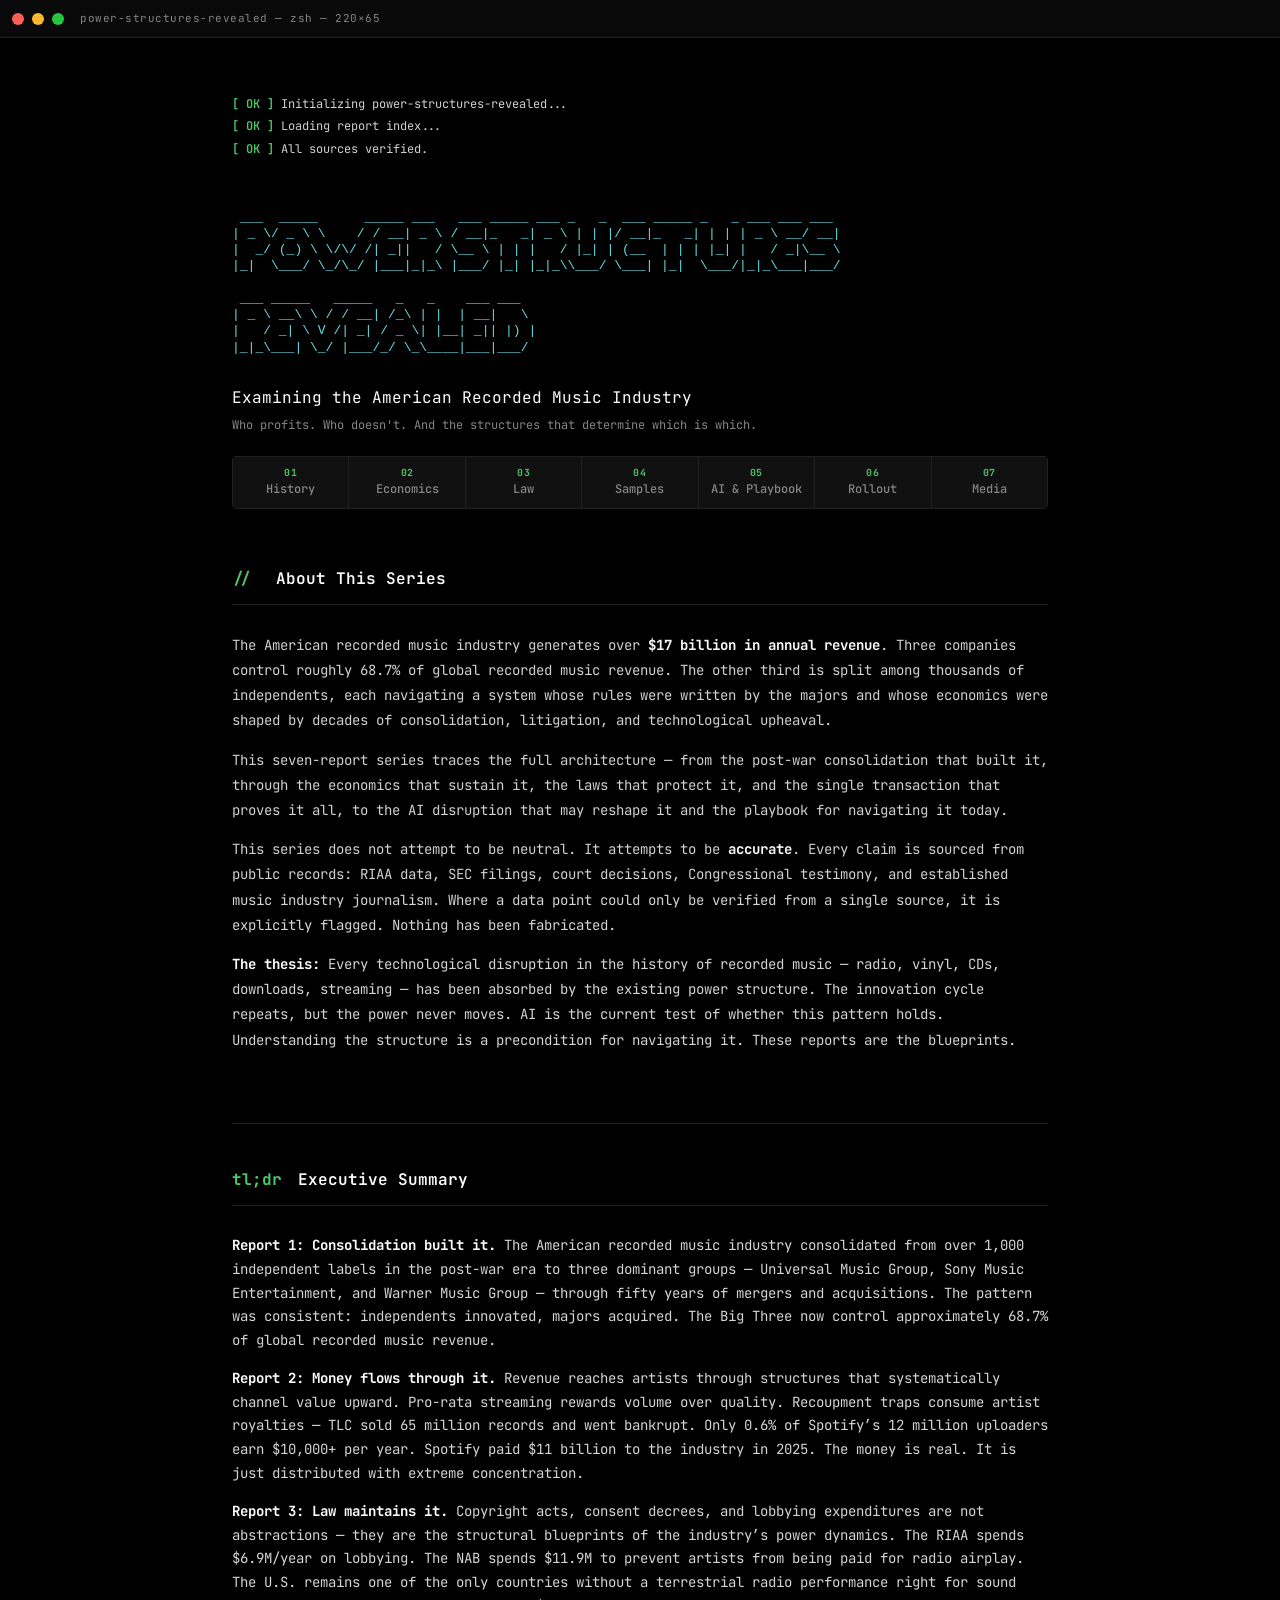
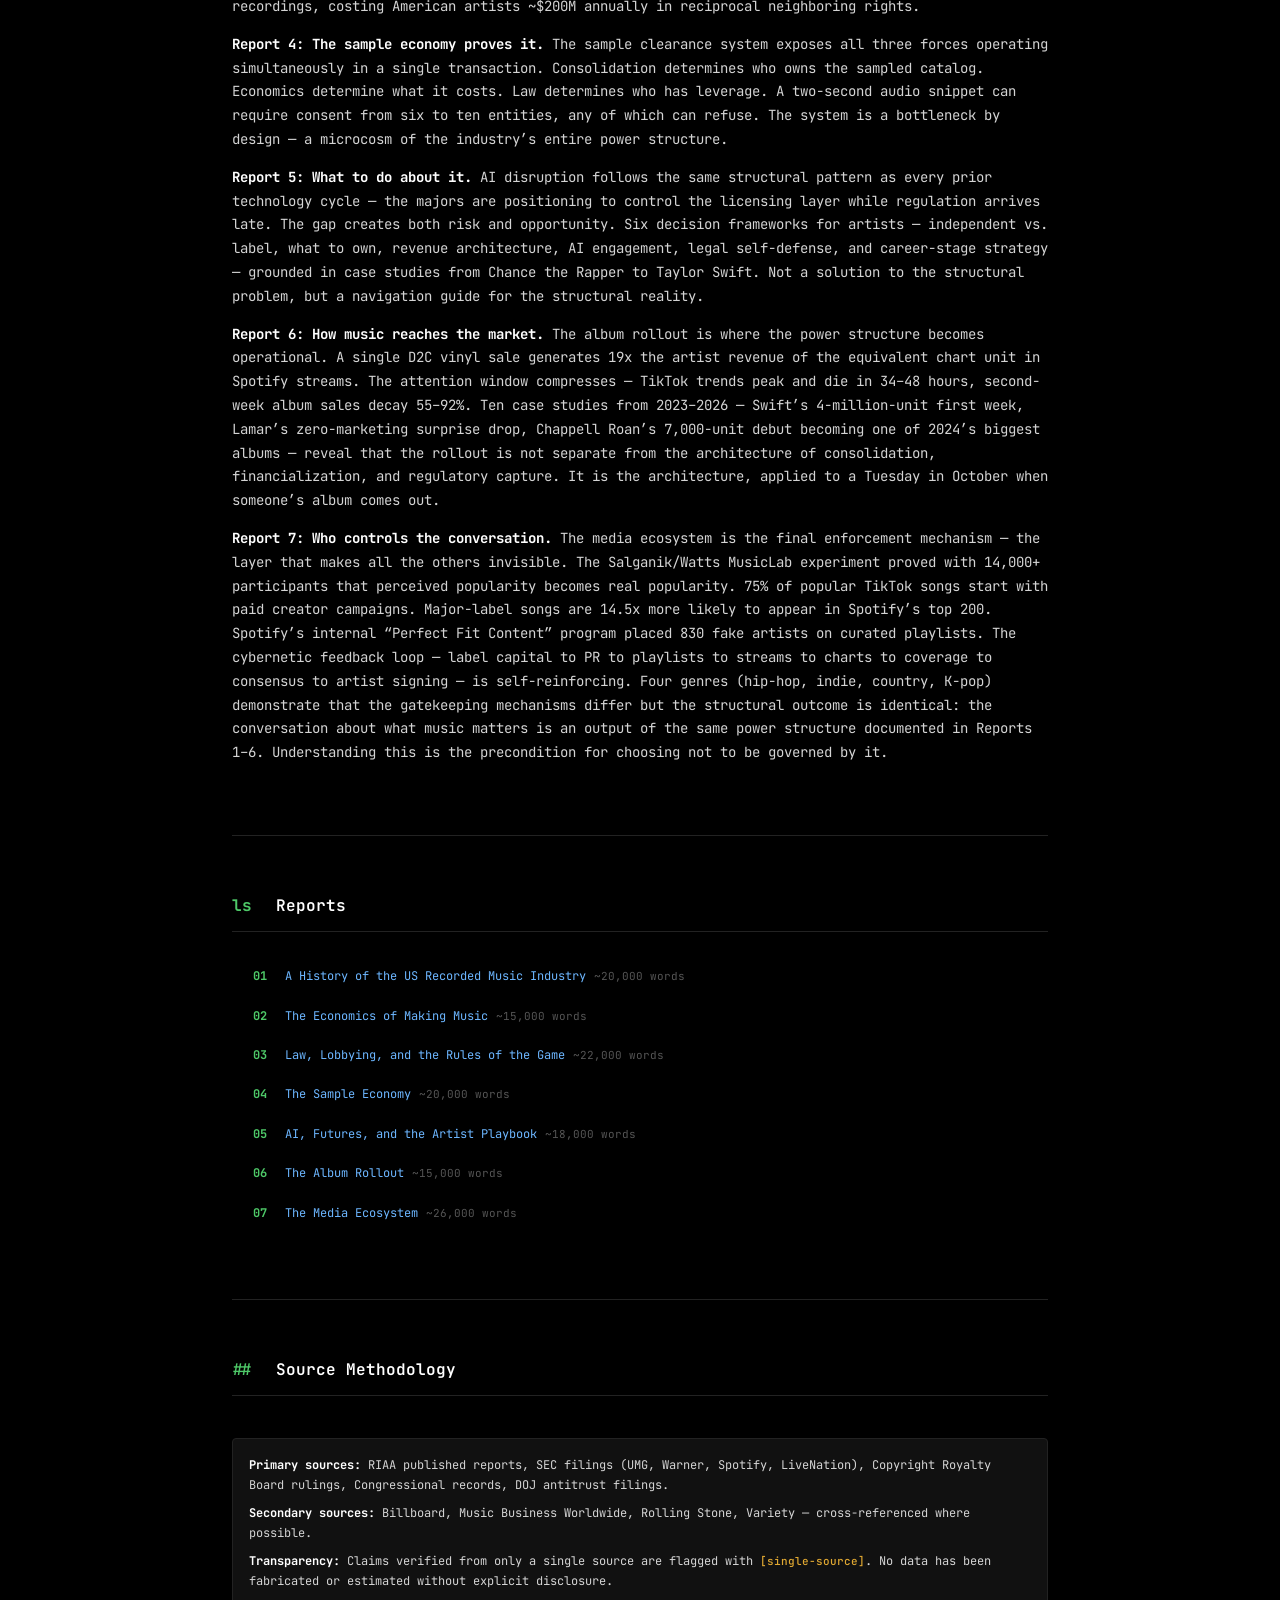
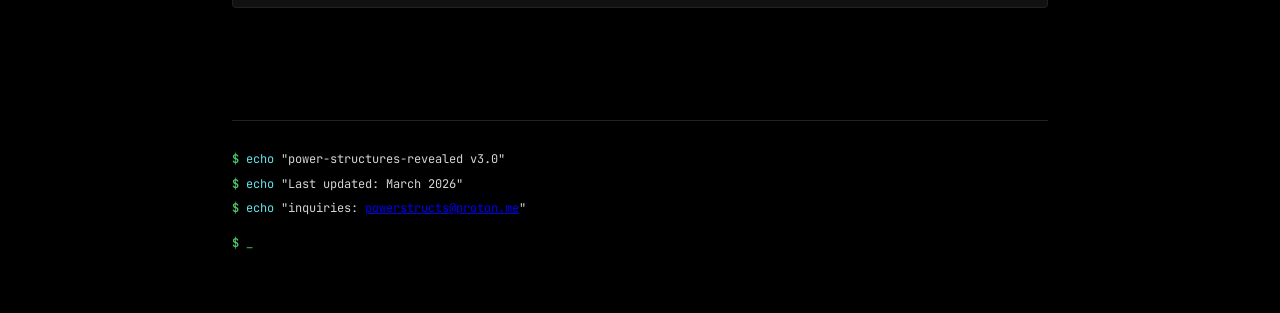
==== commit 8077f89a: "Add contact email to site footer Co-Authored-By: Claude Opus 4.6 (1M context) <noreply@anthropic.com" ====
--- a/docs/index.html
+++ b/docs/index.html
@@ -294,6 +294,9 @@
           <div class="footer-line">
             <span class="prompt">$</span> <span class="cmd">echo</span> "Last updated: March 2026"
           </div>
+          <div class="footer-line">
+            <span class="prompt">$</span> <span class="cmd">echo</span> "inquiries: <a href="mailto:powerstructs@proton.me">powerstructs@proton.me</a>"
+          </div>
           <div class="footer-line footer-dim">
             <span class="prompt">$</span> <span class="cursor-blink">_</span>
           </div>
